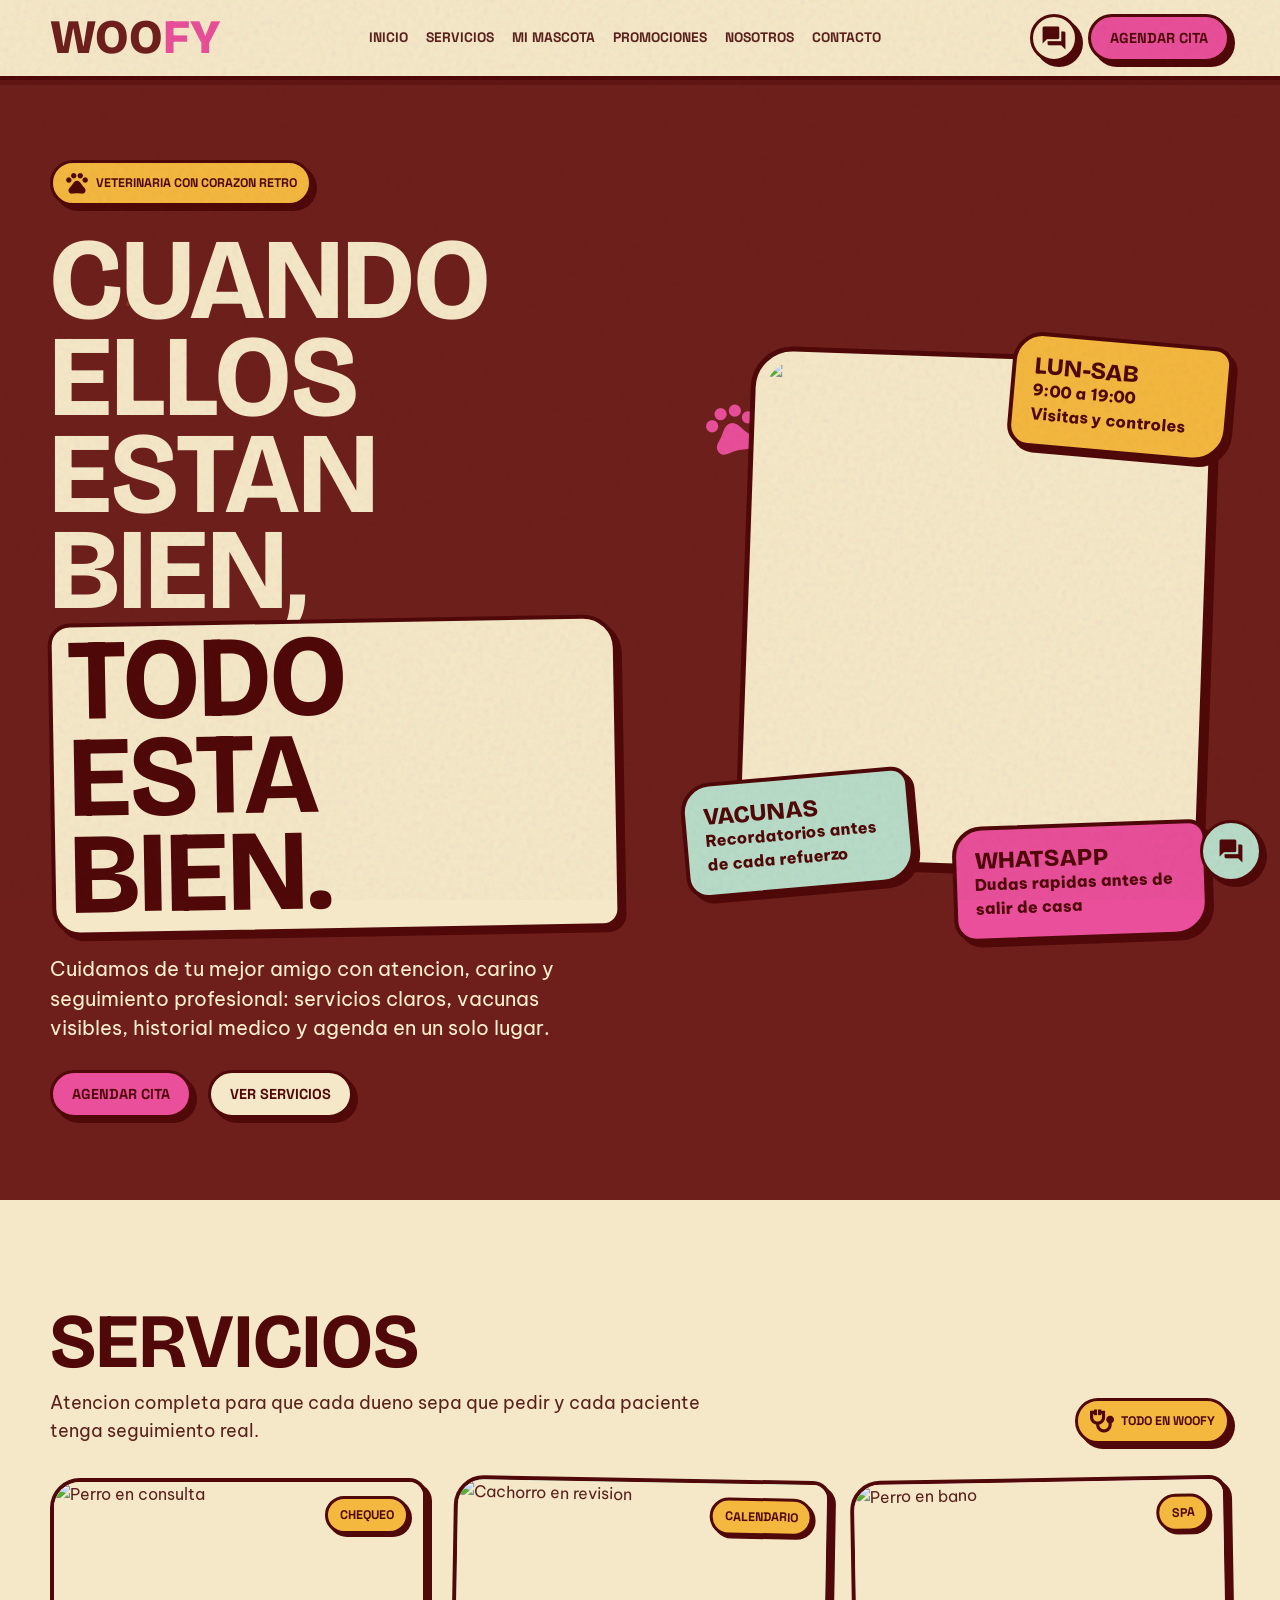
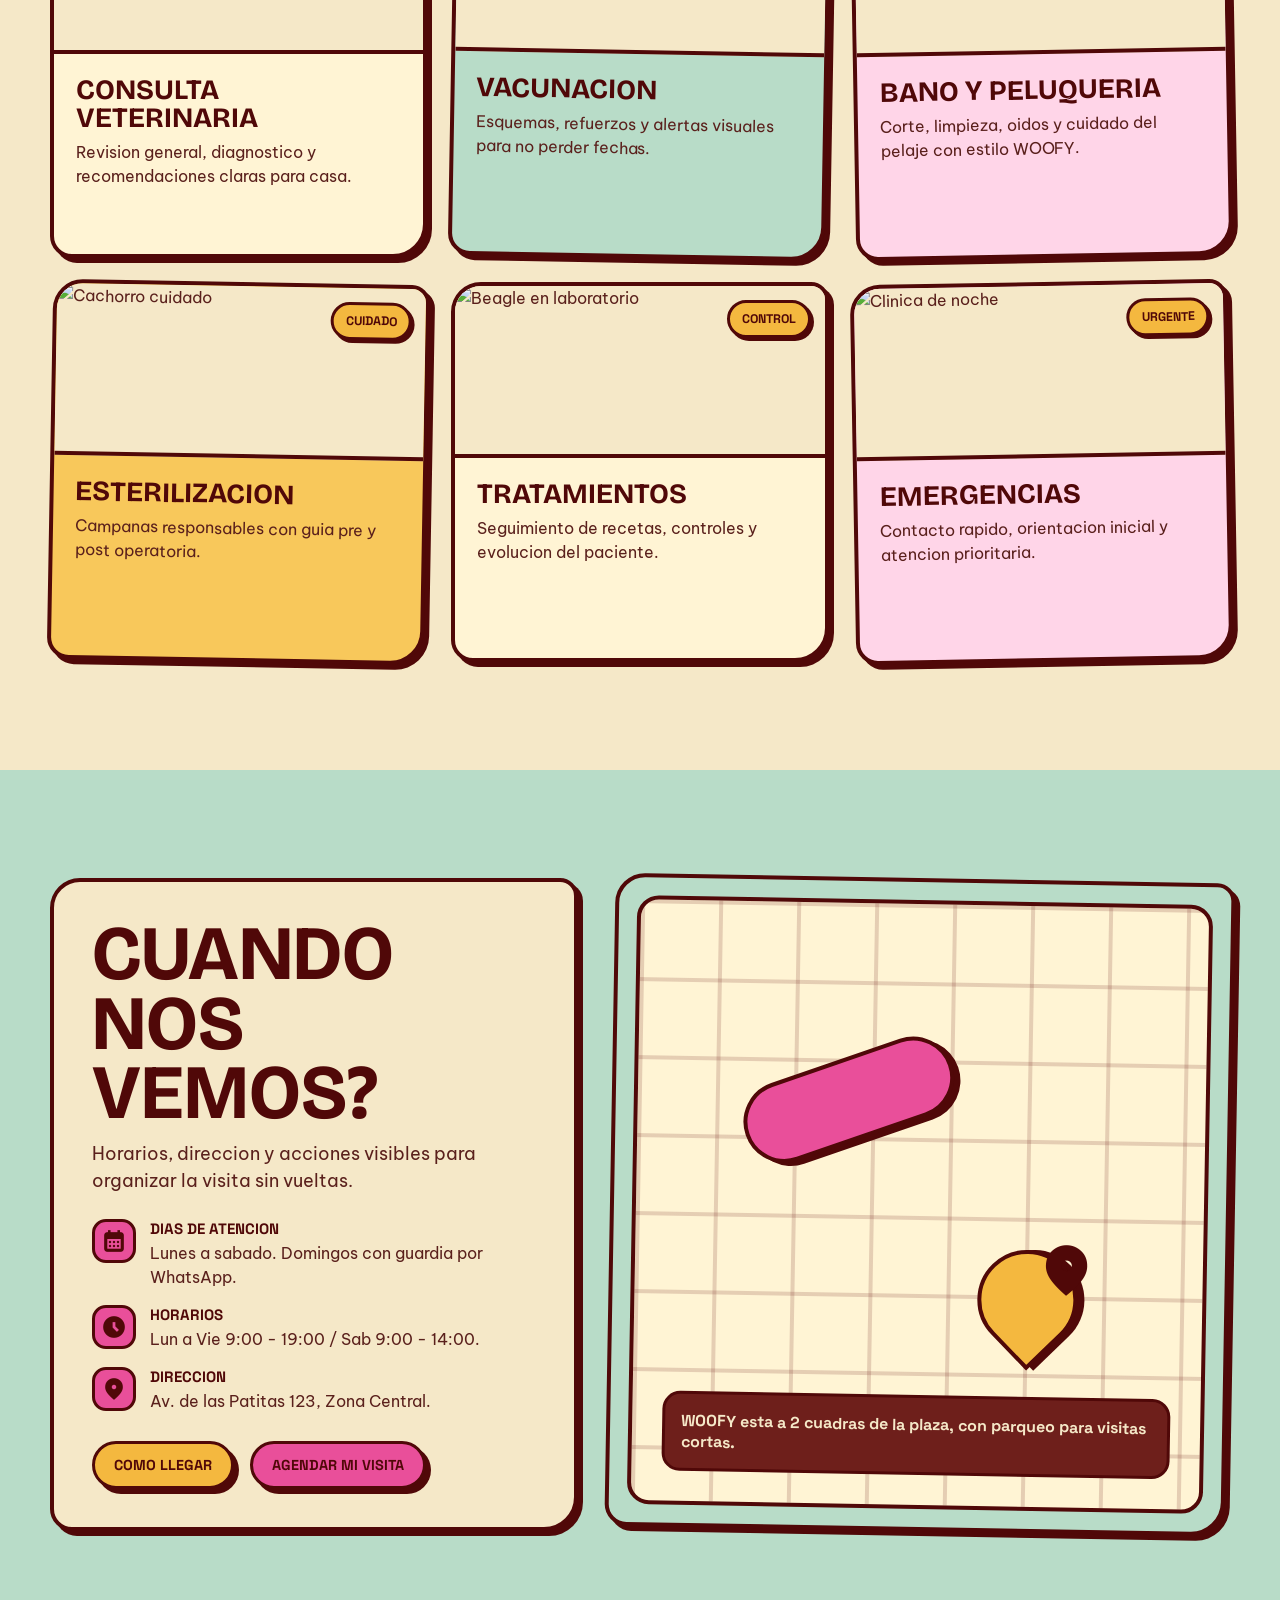
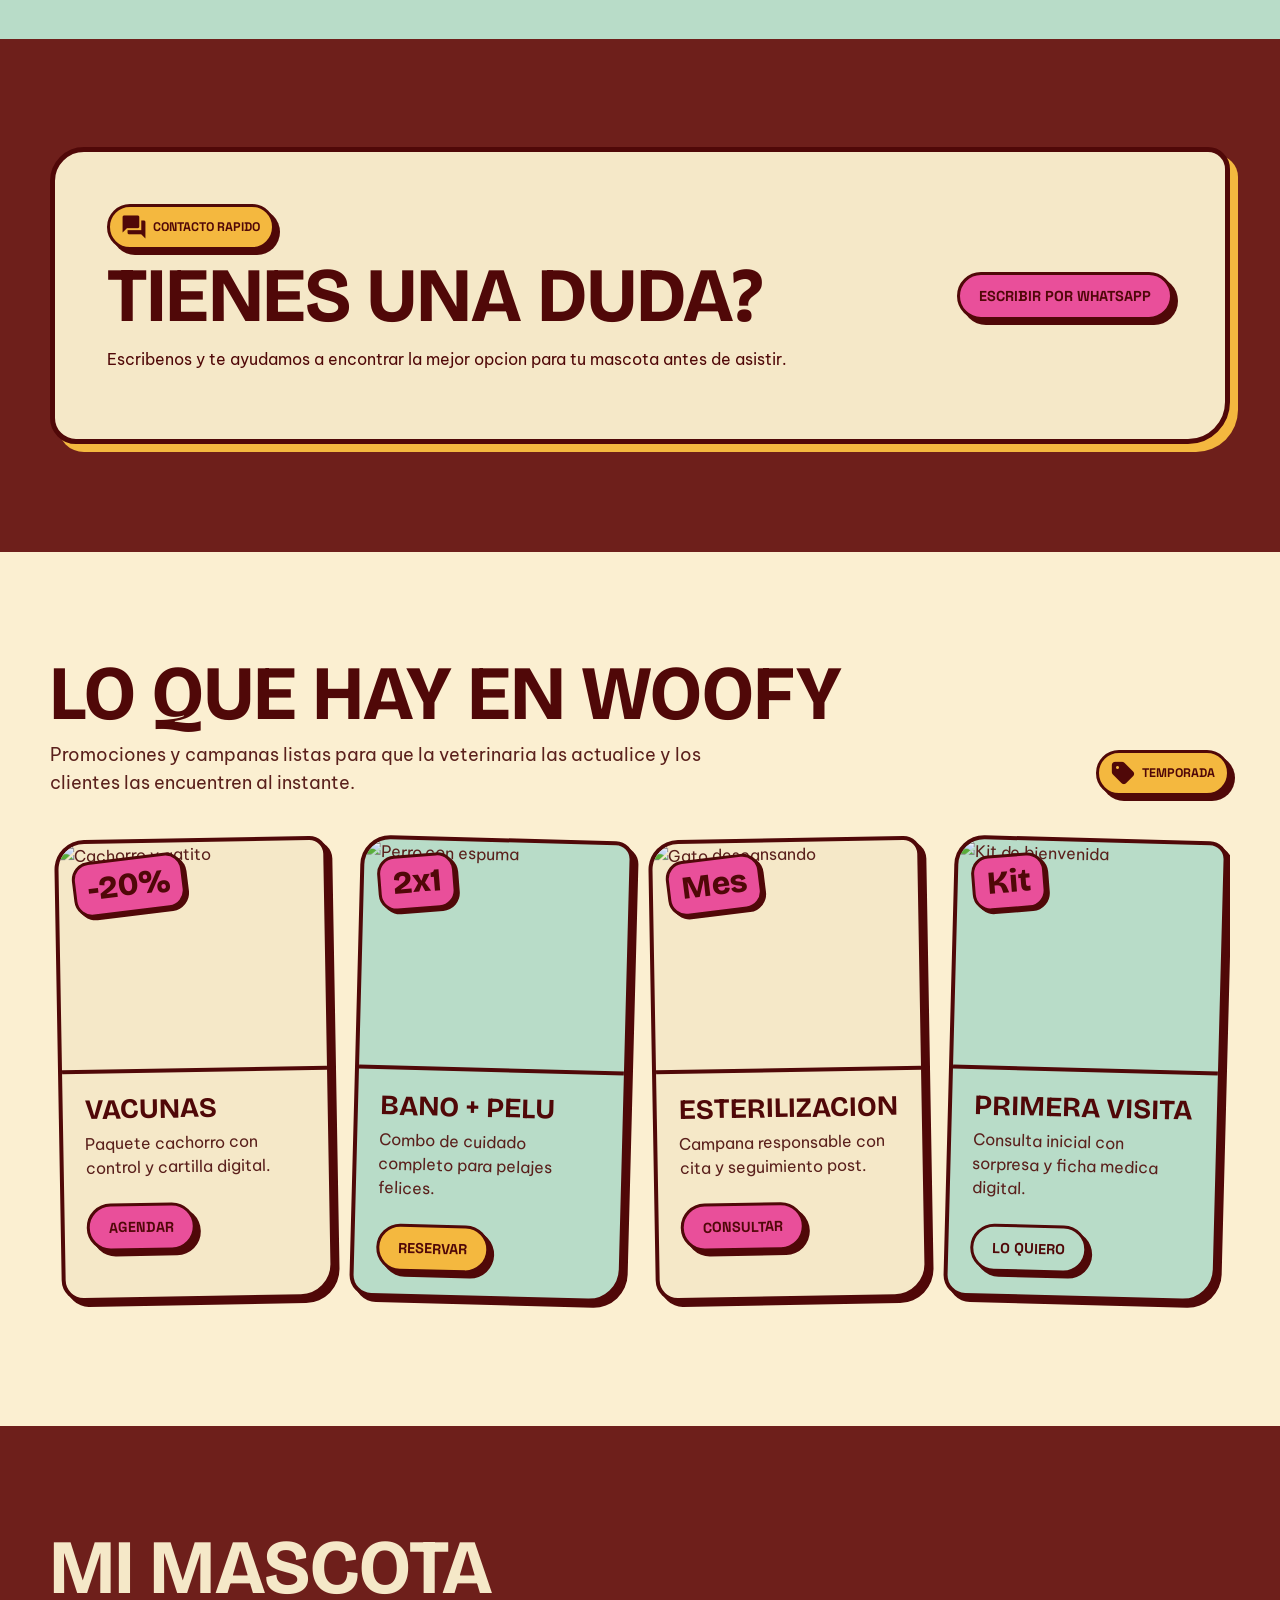
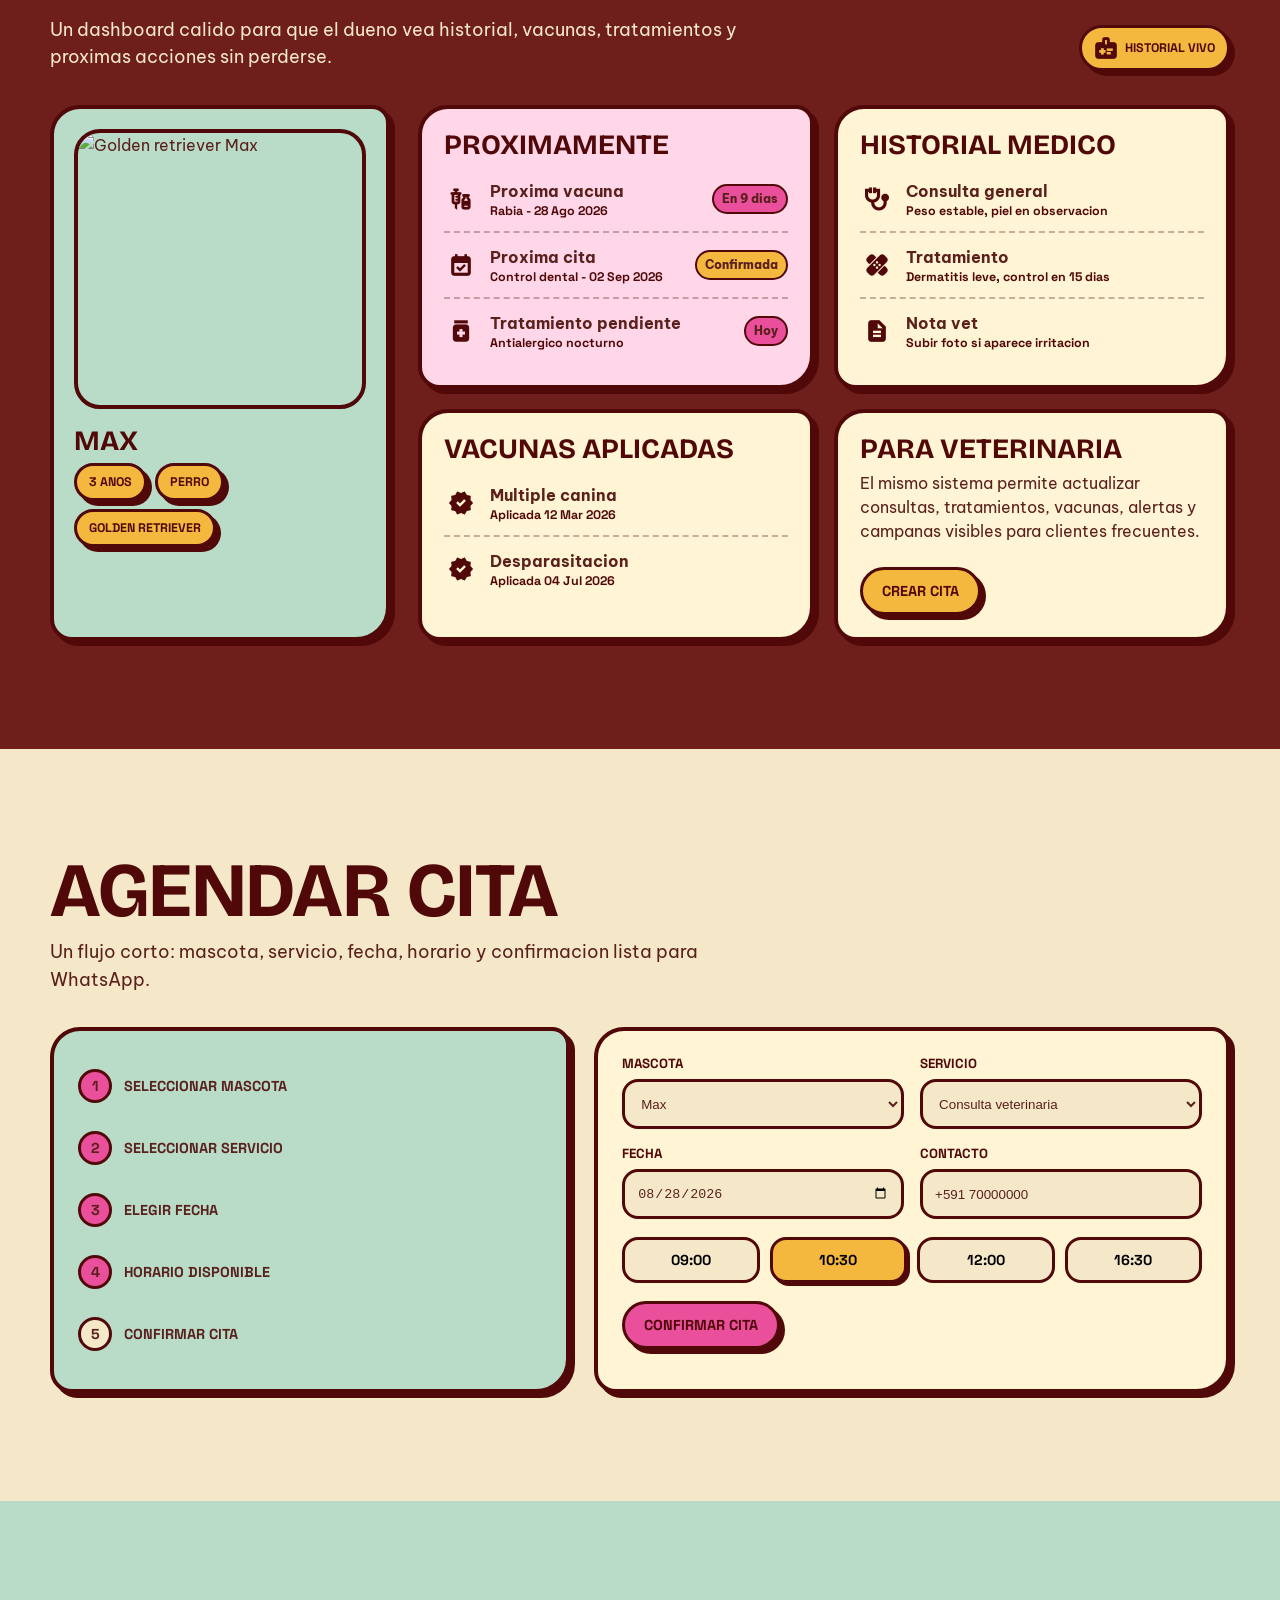
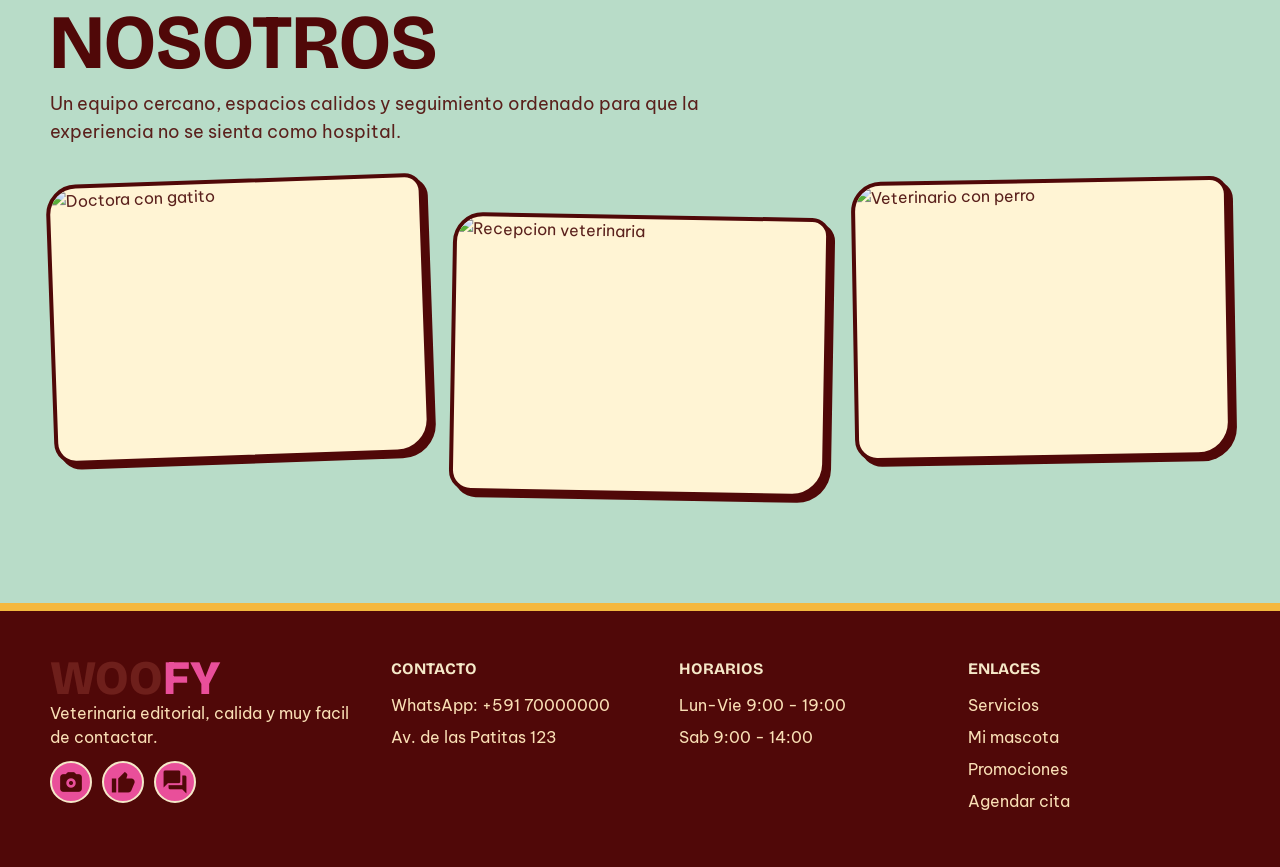
==== index.html @ f663ee56 "Add files via upload" ====
﻿<!doctype html>
<html lang="es">
  <head>
    <meta charset="utf-8" />
    <meta name="viewport" content="width=device-width,initial-scale=1" />
    <title>WOOFY | Veterinaria retro</title>
    <link rel="preconnect" href="https://fonts.googleapis.com" />
    <link rel="preconnect" href="https://fonts.gstatic.com" crossorigin />
    <link
      href="https://fonts.googleapis.com/css2?family=Be+Vietnam+Pro:wght@400;600;700;800&family=Bricolage+Grotesque:opsz,wght@12..96,700;12..96,800&family=Space+Grotesk:wght@600;700&display=swap"
      rel="stylesheet"
    />
    <link
      href="https://fonts.googleapis.com/css2?family=Material+Symbols+Outlined:wght,FILL@100..700,0..1&display=swap"
      rel="stylesheet"
    />
    <link rel="stylesheet" href="styles.css" />
  </head>
  <body>
    <header class="top">
      <nav class="nav">
        <a class="logo" href="index.html">WOO<span>FY</span></a>
        <div class="links">
          <a href="index.html">Inicio</a><a href="servicios.html">Servicios</a
          ><a href="mi-mascota.html">Mi mascota</a
          ><a href="promociones.html">Promociones</a
          ><a href="nosotros.html">Nosotros</a
          ><a href="contacto.html">Contacto</a>
        </div>
        <div class="actions">
          <a
            class="btn icon"
            href="https://wa.me/59170000000"
            aria-label="WhatsApp"
            ><span class="material-symbols-outlined">forum</span></a
          ><a class="btn primary" href="agendar.html">Agendar cita</a
          ><button class="btn icon menu" aria-label="Menu">
            <span class="material-symbols-outlined">menu</span>
          </button>
        </div>
      </nav>
    </header>
    <main>
      <section id="inicio" class="section hero">
        <div>
          <span class="sticker"
            ><span class="material-symbols-outlined">pets</span> Veterinaria con
            corazon retro</span
          >
          <h1>
            Cuando ellos estan bien, <span class="hi">todo esta bien.</span>
          </h1>
          <p>
            Cuidamos de tu mejor amigo con atencion, carino y seguimiento
            profesional: servicios claros, vacunas visibles, historial medico y
            agenda en un solo lugar.
          </p>
          <div class="row">
            <a class="btn primary" href="agendar.html">Agendar cita</a
            ><a class="btn" href="servicios.html">Ver servicios</a>
          </div>
        </div>
        <div class="collage">
          <span class="material-symbols-outlined paw">pets</span>
          <div class="photo">
            <img
              alt="Perro feliz corriendo"
              src="https://lh3.googleusercontent.com/aida-public/[base64]"
            />
          </div>
          <div class="note n1">
            <strong>Lun-Sab</strong>9:00 a 19:00<br />Visitas y controles
          </div>
          <div class="note n2">
            <strong>Vacunas</strong>Recordatorios antes de cada refuerzo
          </div>
          <div class="note n3">
            <strong>WhatsApp</strong>Dudas rapidas antes de salir de casa
          </div>
        </div>
      </section>
      <section id="servicios" class="section cream">
        <div class="head">
          <div>
            <h2 class="title">Servicios</h2>
            <p class="lead">
              Atencion completa para que cada dueno sepa que pedir y cada
              paciente tenga seguimiento real.
            </p>
          </div>
          <span class="sticker"
            ><span class="material-symbols-outlined">stethoscope</span> Todo en
            WOOFY</span
          >
        </div>
        <div class="grid services">
          <article class="card svc">
            <span class="tag">Chequeo</span>
            <div class="svcimg">
              <img
                alt="Perro en consulta"
                src="https://lh3.googleusercontent.com/aida-public/[base64]"
              />
            </div>
            <div class="body">
              <h3>Consulta veterinaria</h3>
              <p>
                Revision general, diagnostico y recomendaciones claras para
                casa.
              </p>
            </div>
          </article>
          <article class="card svc">
            <span class="tag">Calendario</span>
            <div class="svcimg">
              <img
                alt="Cachorro en revision"
                src="https://lh3.googleusercontent.com/aida-public/[base64]"
              />
            </div>
            <div class="body">
              <h3>Vacunacion</h3>
              <p>
                Esquemas, refuerzos y alertas visuales para no perder fechas.
              </p>
            </div>
          </article>
          <article class="card svc">
            <span class="tag">Spa</span>
            <div class="svcimg">
              <img
                alt="Perro en bano"
                src="https://lh3.googleusercontent.com/aida-public/[base64]"
              />
            </div>
            <div class="body">
              <h3>Bano y peluqueria</h3>
              <p>
                Corte, limpieza, oidos y cuidado del pelaje con estilo WOOFY.
              </p>
            </div>
          </article>
          <article class="card svc">
            <span class="tag">Cuidado</span>
            <div class="svcimg">
              <img
                alt="Cachorro cuidado"
                src="https://lh3.googleusercontent.com/aida-public/[base64]"
              />
            </div>
            <div class="body">
              <h3>Esterilizacion</h3>
              <p>Campanas responsables con guia pre y post operatoria.</p>
            </div>
          </article>
          <article class="card svc">
            <span class="tag">Control</span>
            <div class="svcimg">
              <img
                alt="Beagle en laboratorio"
                src="https://lh3.googleusercontent.com/aida-public/[base64]"
              />
            </div>
            <div class="body">
              <h3>Tratamientos</h3>
              <p>Seguimiento de recetas, controles y evolucion del paciente.</p>
            </div>
          </article>
          <article class="card svc">
            <span class="tag">Urgente</span>
            <div class="svcimg">
              <img
                alt="Clinica de noche"
                src="https://lh3.googleusercontent.com/aida-public/[base64]"
              />
            </div>
            <div class="body">
              <h3>Emergencias</h3>
              <p>
                Contacto rapido, orientacion inicial y atencion prioritaria.
              </p>
            </div>
          </article>
        </div>
      </section>
      <section id="ubicacion" class="section mintbg">
        <div class="split">
          <div class="card panel">
            <h2 class="title">Cuando nos vemos?</h2>
            <p class="lead">
              Horarios, direccion y acciones visibles para organizar la visita
              sin vueltas.
            </p>
            <div class="list">
              <div class="info">
                <span class="ico material-symbols-outlined"
                  >calendar_month</span
                >
                <div>
                  <h3>Dias de atencion</h3>
                  <p>Lunes a sabado. Domingos con guardia por WhatsApp.</p>
                </div>
              </div>
              <div class="info">
                <span class="ico material-symbols-outlined">schedule</span>
                <div>
                  <h3>Horarios</h3>
                  <p>Lun a Vie 9:00 - 19:00 / Sab 9:00 - 14:00.</p>
                </div>
              </div>
              <div class="info">
                <span class="ico material-symbols-outlined">location_on</span>
                <div>
                  <h3>Direccion</h3>
                  <p>Av. de las Patitas 123, Zona Central.</p>
                </div>
              </div>
            </div>
            <div class="row">
              <a class="btn yellow" href="ubicacion.html">Como llegar</a
              ><a class="btn primary" href="agendar.html">Agendar mi visita</a>
            </div>
          </div>
          <div class="card mapcard">
            <div class="map">
              <span class="material-symbols-outlined pin">location_on</span>
              <div class="maptxt">
                WOOFY esta a 2 cuadras de la plaza, con parqueo para visitas
                cortas.
              </div>
            </div>
          </div>
        </div>
      </section>
      <section id="contacto" class="section wine">
        <div class="contact">
          <div>
            <span class="sticker"
              ><span class="material-symbols-outlined">forum</span> Contacto
              rapido</span
            >
            <h2>Tienes una duda?</h2>
            <p>
              Escribenos y te ayudamos a encontrar la mejor opcion para tu
              mascota antes de asistir.
            </p>
          </div>
          <a class="btn primary" href="https://wa.me/59170000000"
            >Escribir por WhatsApp</a
          >
        </div>
      </section>
      <section id="promociones" class="section paper">
        <div class="head">
          <div>
            <h2 class="title">Lo que hay en WOOFY</h2>
            <p class="lead">
              Promociones y campanas listas para que la veterinaria las
              actualice y los clientes las encuentren al instante.
            </p>
          </div>
          <span class="sticker"
            ><span class="material-symbols-outlined">local_offer</span>
            Temporada</span
          >
        </div>
        <div class="grid promos">
          <article class="card promo">
            <span class="badge">-20%</span>
            <div class="pimg">
              <img
                alt="Cachorro y gatito"
                src="https://lh3.googleusercontent.com/aida-public/[base64]"
              />
            </div>
            <div class="body">
              <h3>Vacunas</h3>
              <p>Paquete cachorro con control y cartilla digital.</p>
              <br /><a class="btn primary" href="agendar.html">Agendar</a>
            </div>
          </article>
          <article class="card promo">
            <span class="badge">2x1</span>
            <div class="pimg">
              <img
                alt="Perro con espuma"
                src="https://lh3.googleusercontent.com/aida-public/[base64]"
              />
            </div>
            <div class="body">
              <h3>Bano + pelu</h3>
              <p>Combo de cuidado completo para pelajes felices.</p>
              <br /><a class="btn yellow" href="agendar.html">Reservar</a>
            </div>
          </article>
          <article class="card promo">
            <span class="badge">Mes</span>
            <div class="pimg">
              <img
                alt="Gato descansando"
                src="https://lh3.googleusercontent.com/aida-public/[base64]"
              />
            </div>
            <div class="body">
              <h3>Esterilizacion</h3>
              <p>Campana responsable con cita y seguimiento post.</p>
              <br /><a class="btn primary" href="contacto.html">Consultar</a>
            </div>
          </article>
          <article class="card promo">
            <span class="badge">Kit</span>
            <div class="pimg">
              <img
                alt="Kit de bienvenida"
                src="https://lh3.googleusercontent.com/aida-public/[base64]"
              />
            </div>
            <div class="body">
              <h3>Primera visita</h3>
              <p>Consulta inicial con sorpresa y ficha medica digital.</p>
              <br /><a class="btn mint" href="agendar.html">Lo quiero</a>
            </div>
          </article>
        </div>
      </section>
      <section id="mi-mascota" class="section wine">
        <div class="head">
          <div>
            <h2 class="title">Mi mascota</h2>
            <p class="lead">
              Un dashboard calido para que el dueno vea historial, vacunas,
              tratamientos y proximas acciones sin perderse.
            </p>
          </div>
          <span class="sticker"
            ><span class="material-symbols-outlined">medical_information</span>
            Historial vivo</span
          >
        </div>
        <div class="dash">
          <article class="card pet">
            <div class="petpic">
              <img
                alt="Golden retriever Max"
                src="https://lh3.googleusercontent.com/aida-public/[base64]"
              />
            </div>
            <h3>Max</h3>
            <div class="chips">
              <span class="tag">3 anos</span><span class="tag">Perro</span
              ><span class="tag">Golden Retriever</span>
            </div>
          </article>
          <div class="dgrid">
            <article class="card dcard alert">
              <h3>Proximamente</h3>
              <div class="rec">
                <span class="material-symbols-outlined">vaccines</span>
                <div>
                  <b>Proxima vacuna</b><small>Rabia - 28 Ago 2026</small>
                </div>
                <span class="status hot">En 9 dias</span>
              </div>
              <div class="rec">
                <span class="material-symbols-outlined">event_available</span>
                <div>
                  <b>Proxima cita</b><small>Control dental - 02 Sep 2026</small>
                </div>
                <span class="status">Confirmada</span>
              </div>
              <div class="rec">
                <span class="material-symbols-outlined">medication</span>
                <div>
                  <b>Tratamiento pendiente</b
                  ><small>Antialergico nocturno</small>
                </div>
                <span class="status hot">Hoy</span>
              </div>
            </article>
            <article class="card dcard">
              <h3>Historial medico</h3>
              <div class="rec">
                <span class="material-symbols-outlined">stethoscope</span>
                <div>
                  <b>Consulta general</b
                  ><small>Peso estable, piel en observacion</small>
                </div>
              </div>
              <div class="rec">
                <span class="material-symbols-outlined">healing</span>
                <div>
                  <b>Tratamiento</b
                  ><small>Dermatitis leve, control en 15 dias</small>
                </div>
              </div>
              <div class="rec">
                <span class="material-symbols-outlined">description</span>
                <div>
                  <b>Nota vet</b><small>Subir foto si aparece irritacion</small>
                </div>
              </div>
            </article>
            <article class="card dcard">
              <h3>Vacunas aplicadas</h3>
              <div class="rec">
                <span class="material-symbols-outlined">verified</span>
                <div>
                  <b>Multiple canina</b><small>Aplicada 12 Mar 2026</small>
                </div>
              </div>
              <div class="rec">
                <span class="material-symbols-outlined">verified</span>
                <div>
                  <b>Desparasitacion</b><small>Aplicada 04 Jul 2026</small>
                </div>
              </div>
            </article>
            <article class="card dcard">
              <h3>Para veterinaria</h3>
              <p>
                El mismo sistema permite actualizar consultas, tratamientos,
                vacunas, alertas y campanas visibles para clientes frecuentes.
              </p>
              <br /><a class="btn yellow" href="agendar.html">Crear cita</a>
            </article>
          </div>
        </div>
      </section>
      <section id="agendar" class="section cream">
        <div class="head">
          <div>
            <h2 class="title">Agendar cita</h2>
            <p class="lead">
              Un flujo corto: mascota, servicio, fecha, horario y confirmacion
              lista para WhatsApp.
            </p>
          </div>
        </div>
        <div class="appt">
          <aside class="card steps">
            <div class="step on"><b>1</b>Seleccionar mascota</div>
            <div class="step on"><b>2</b>Seleccionar servicio</div>
            <div class="step on"><b>3</b>Elegir fecha</div>
            <div class="step on"><b>4</b>Horario disponible</div>
            <div class="step"><b>5</b>Confirmar cita</div>
          </aside>
          <form class="card form" id="form">
            <div class="fg">
              <label
                >Mascota<select id="pet">
                  <option>Max</option>
                  <option>Mora</option>
                </select></label
              ><label
                >Servicio<select id="service">
                  <option>Consulta veterinaria</option>
                  <option>Vacunacion</option>
                  <option>Bano y peluqueria</option>
                  <option>Esterilizacion</option>
                  <option>Tratamientos</option>
                </select></label
              ><label
                >Fecha<input id="date" type="date" value="2026-08-28" /></label
              ><label
                >Contacto<input id="phone" type="tel" value="+591 70000000"
              /></label>
            </div>
            <div class="times">
              <button class="time" type="button">09:00</button
              ><button class="time sel" type="button">10:30</button
              ><button class="time" type="button">12:00</button
              ><button class="time" type="button">16:30</button>
            </div>
            <button class="btn primary" type="submit">Confirmar cita</button>
            <div class="done" id="done">
              <h3>Cita agendada!</h3>
              <p>
                <b>Mascota:</b> <span id="cPet">Max</span> - <b>Servicio:</b>
                <span id="cService">Consulta veterinaria</span>
              </p>
              <p>
                <b>Fecha:</b> <span id="cDate">2026-08-28</span> - <b>Hora:</b>
                <span id="cTime">10:30</span>
              </p>
              <br /><a class="btn yellow" href="https://wa.me/59170000000"
                >Confirmar por WhatsApp</a
              >
            </div>
          </form>
        </div>
      </section>
      <section id="nosotros" class="section mintbg">
        <div class="head">
          <div>
            <h2 class="title">Nosotros</h2>
            <p class="lead">
              Un equipo cercano, espacios calidos y seguimiento ordenado para
              que la experiencia no se sienta como hospital.
            </p>
          </div>
        </div>
        <div class="grid about">
          <div class="card aphoto">
            <img
              alt="Doctora con gatito"
              src="https://lh3.googleusercontent.com/aida-public/[base64]"
            />
          </div>
          <div class="card aphoto">
            <img
              alt="Recepcion veterinaria"
              src="https://lh3.googleusercontent.com/aida-public/[base64]"
            />
          </div>
          <div class="card aphoto">
            <img
              alt="Veterinario con perro"
              src="https://lh3.googleusercontent.com/aida-public/[base64]"
            />
          </div>
        </div>
      </section>
    </main>
    <footer>
      <div class="foot">
        <div>
          <div class="logo">WOO<span>FY</span></div>
          <p>Veterinaria editorial, calida y muy facil de contactar.</p>
          <div class="social">
            <a href="#" aria-label="Instagram"
              ><span class="material-symbols-outlined">photo_camera</span></a
            ><a href="#" aria-label="Facebook"
              ><span class="material-symbols-outlined">thumb_up</span></a
            ><a href="https://wa.me/59170000000" aria-label="WhatsApp"
              ><span class="material-symbols-outlined">forum</span></a
            >
          </div>
        </div>
        <div>
          <h4>Contacto</h4>
          <p>WhatsApp: +591 70000000</p>
          <p>Av. de las Patitas 123</p>
        </div>
        <div>
          <h4>Horarios</h4>
          <p>Lun-Vie 9:00 - 19:00</p>
          <p>Sab 9:00 - 14:00</p>
        </div>
        <div>
          <h4>Enlaces</h4>
          <a href="servicios.html">Servicios</a
          ><a href="mi-mascota.html">Mi mascota</a
          ><a href="promociones.html">Promociones</a
          ><a href="agendar.html">Agendar cita</a>
        </div>
      </div>
    </footer>
    <a
      class="btn float"
      href="https://wa.me/59170000000"
      aria-label="WhatsApp flotante"
      ><span class="material-symbols-outlined">forum</span></a
    >
    <script src="main.js"></script>
  </body>
</html>
---- styles.css ----
﻿:root {
  --b: #6e1f1b;
  --bd: #500808;
  --c: #f5e8c8;
  --cs: #fff4d4;
  --p: #e94f9a;
  --m: #b8dcc8;
  --y: #f4b83f;
  --t: #5a201c;
  --sh: 5px 5px 0 var(--bd);
  --r: 30px 18px 34px 22px;
}
* {
  box-sizing: border-box;
}
html {
  scroll-behavior: smooth;
}
body {
  margin: 0;
  background: var(--b);
  color: var(--t);
  font-family: "Be Vietnam Pro", system-ui, sans-serif;
  line-height: 1.5;
  overflow-x: hidden;
}
body:before {
  content: "";
  position: fixed;
  inset: 0;
  z-index: 80;
  pointer-events: none;
  opacity: 0.13;
  mix-blend-mode: multiply;
  background: url("data:image/svg+xml,%3Csvg viewBox='0 0 220 220' xmlns='http://www.w3.org/2000/svg'%3E%3Cfilter id='n'%3E%3CfeTurbulence type='fractalNoise' baseFrequency='.75' numOctaves='3' stitchTiles='stitch'/%3E%3C/filter%3E%3Crect width='100%25' height='100%25' filter='url(%23n)' opacity='.8'/%3E%3C/svg%3E");
}
a {
  text-decoration: none;
  color: inherit;
}
img {
  display: block;
  width: 100%;
  height: 100%;
  object-fit: cover;
}
.material-symbols-outlined {
  font-variation-settings:
    "FILL" 1,
    "wght" 700,
    "opsz" 24;
  line-height: 1;
}
.top {
  position: sticky;
  top: 0;
  z-index: 60;
  background: var(--c);
  border-bottom: 4px solid var(--bd);
  box-shadow: 0 5px 0 #50080855;
}
.nav {
  width: min(1180px, calc(100% - 32px));
  min-height: 76px;
  margin: auto;
  display: flex;
  align-items: center;
  justify-content: space-between;
  gap: 16px;
}
.logo {
  font: 800 clamp(2rem, 4vw, 3rem)/0.9 "Bricolage Grotesque";
  color: var(--b);
  letter-spacing: 0;
}
.logo span {
  color: var(--p);
}
.links {
  display: flex;
  gap: 18px;
  font: 700 0.86rem "Space Grotesk";
  text-transform: uppercase;
}
.links a {
  border-bottom: 2px solid transparent;
  padding: 8px 0;
}
.links a:hover {
  color: var(--p);
  border-color: var(--p);
}
.actions {
  display: flex;
  gap: 10px;
}
.btn {
  display: inline-flex;
  align-items: center;
  justify-content: center;
  gap: 8px;
  min-height: 48px;
  padding: 12px 19px;
  border: 3px solid var(--bd);
  border-radius: 999px;
  background: var(--c);
  color: var(--bd);
  box-shadow: var(--sh);
  font: 800 0.9rem "Space Grotesk";
  text-transform: uppercase;
  cursor: pointer;
  transition: 0.18s;
  white-space: nowrap;
}
.btn:hover {
  transform: translate(-2px, -2px);
  box-shadow: 7px 7px 0 var(--bd);
}
.primary {
  background: var(--p);
}
.yellow {
  background: var(--y);
}
.mint {
  background: var(--m);
}
.icon {
  width: 48px;
  padding: 0;
}
.menu {
  display: none;
}
.section {
  position: relative;
  padding: clamp(58px, 9vw, 108px) max(18px, calc((100vw - 1180px) / 2));
}
.cream {
  background: var(--c);
}
.paper {
  background: #fbefd1;
}
.mintbg {
  background: var(--m);
}
.wine {
  background: var(--b);
  color: var(--c);
}
h1,
h2,
h3 {
  font-family: "Bricolage Grotesque";
  letter-spacing: 0;
}
h2.title {
  margin: 0 0 12px;
  color: var(--bd);
  font-size: clamp(2.3rem, 6vw, 5.1rem);
  line-height: 0.9;
  text-transform: uppercase;
}
.wine h2.title {
  color: var(--c);
}
.lead {
  max-width: 690px;
  margin: 0;
  font-size: clamp(1rem, 2vw, 1.15rem);
}
.head {
  display: flex;
  justify-content: space-between;
  align-items: end;
  gap: 24px;
  margin-bottom: 34px;
}
.tag,
.sticker {
  display: inline-flex;
  align-items: center;
  gap: 7px;
  width: max-content;
  max-width: 100%;
  padding: 8px 12px;
  border: 3px solid var(--bd);
  border-radius: 999px;
  background: var(--y);
  color: var(--bd);
  box-shadow: var(--sh);
  font: 800 0.78rem "Space Grotesk";
  text-transform: uppercase;
}
.card {
  position: relative;
  overflow: hidden;
  border: 4px solid var(--bd);
  border-radius: var(--r);
  box-shadow: var(--sh);
  background: var(--cs);
  color: var(--t);
}
.hero {
  min-height: calc(100vh - 76px);
  display: grid;
  grid-template-columns: 1.02fr 0.98fr;
  align-items: center;
  gap: clamp(28px, 5vw, 64px);
  background:
    radial-gradient(circle at 10% 20%, #f4b83f22 0 2px, transparent 2px 34px),
    var(--b);
  color: var(--c);
  padding-top: clamp(42px, 7vw, 80px);
  padding-bottom: clamp(50px, 7vw, 82px);
}
.hero h1 {
  margin: 26px 0 22px;
  font-size: clamp(3.2rem, 9vw, 7.6rem);
  line-height: 0.84;
  text-transform: uppercase;
}
.hero .hi {
  display: inline-block;
  background: var(--c);
  color: var(--bd);
  border: 4px solid var(--bd);
  border-radius: 22px 34px 18px 28px;
  padding: 5px 15px 10px;
  box-shadow: var(--sh);
  transform: rotate(-1deg);
}
.hero p {
  max-width: 570px;
  color: #fff1ce;
  font-size: clamp(1rem, 2vw, 1.22rem);
}
.row {
  display: flex;
  flex-wrap: wrap;
  gap: 16px;
  margin-top: 28px;
}
.collage {
  position: relative;
  min-height: 620px;
}
.photo {
  position: absolute;
  inset: 24px 22px 80px 60px;
  padding: 10px;
  background: var(--c);
  border: 5px solid var(--bd);
  border-radius: 42px 26px 48px 30px;
  box-shadow: var(--sh);
  transform: rotate(2deg);
  overflow: hidden;
}
.photo img {
  border-radius: 30px 18px 34px 22px;
}
.note {
  position: absolute;
  border: 4px solid var(--bd);
  box-shadow: var(--sh);
  border-radius: var(--r);
  color: var(--bd);
  padding: 18px;
  font-weight: 800;
}
.note strong {
  display: block;
  font: 800 1.5rem/1 "Bricolage Grotesque";
  text-transform: uppercase;
}
.n1 {
  right: 0;
  top: 10px;
  width: 220px;
  background: var(--y);
  transform: rotate(5deg);
}
.n2 {
  left: 0;
  bottom: 58px;
  width: 230px;
  background: var(--m);
  transform: rotate(-5deg);
}
.n3 {
  right: 22px;
  bottom: 10px;
  width: 255px;
  background: var(--p);
  transform: rotate(-2deg);
}
.paw {
  position: absolute;
  font-size: 54px;
  color: var(--p);
  left: 22px;
  top: 72px;
  transform: rotate(-14deg);
}
.grid {
  display: grid;
  gap: 24px;
}
.services {
  grid-template-columns: repeat(3, 1fr);
}
.svc {
  min-height: 380px;
  display: flex;
  flex-direction: column;
}
.svc:nth-child(2n) {
  background: var(--m);
  transform: rotate(1deg);
}
.svc:nth-child(3n) {
  background: #ffd5e8;
  transform: rotate(-1deg);
}
.svc:nth-child(4n) {
  background: #f8c85b;
}
.svcimg {
  height: 172px;
  border-bottom: 4px solid var(--bd);
  background: var(--c);
}
.body {
  padding: 22px;
}
.card h3 {
  margin: 0 0 8px;
  color: var(--bd);
  font-size: 1.75rem;
  line-height: 1;
  text-transform: uppercase;
}
.card p {
  margin: 0;
}
.svc .tag {
  position: absolute;
  top: 14px;
  right: 14px;
  background: var(--y);
  box-shadow: 3px 3px 0 var(--bd);
}
.split {
  display: grid;
  grid-template-columns: 0.92fr 1.08fr;
  gap: 32px;
}
.panel {
  padding: clamp(24px, 4vw, 38px);
  background: var(--c);
}
.list {
  display: grid;
  gap: 16px;
  margin: 24px 0;
}
.info {
  display: grid;
  grid-template-columns: 44px 1fr;
  gap: 14px;
}
.ico {
  width: 44px;
  height: 44px;
  display: grid;
  place-items: center;
  border: 3px solid var(--bd);
  border-radius: 14px;
  background: var(--p);
  color: var(--bd);
}
.info h3 {
  margin: 0 0 3px;
  font: 800 0.94rem "Space Grotesk";
  text-transform: uppercase;
}
.info p {
  margin: 0;
}
.mapcard {
  min-height: 440px;
  background: var(--m);
  padding: 18px;
  transform: rotate(1deg);
}
.map {
  height: 100%;
  min-height: 390px;
  border: 4px solid var(--bd);
  border-radius: 22px;
  background:
    linear-gradient(90deg, #6e1f1b2e 4px, transparent 4px) 0 0/78px 78px,
    linear-gradient(#6e1f1b2e 4px, transparent 4px) 0 0/78px 78px,
    var(--cs);
  position: relative;
  overflow: hidden;
}
.map:before,
.map:after {
  content: "";
  position: absolute;
  background: var(--p);
  border: 4px solid var(--bd);
  box-shadow: var(--sh);
}
.map:before {
  width: 210px;
  height: 74px;
  left: 18%;
  top: 26%;
  border-radius: 999px;
  transform: rotate(-20deg);
}
.map:after {
  width: 92px;
  height: 92px;
  right: 22%;
  bottom: 26%;
  border-radius: 50% 50% 50% 0;
  transform: rotate(-45deg);
  background: var(--y);
}
.pin {
  position: absolute;
  right: 24%;
  bottom: 32%;
  transform: translate(28px, -16px);
  font-size: 56px;
  color: var(--bd);
  z-index: 2;
}
.maptxt {
  position: absolute;
  left: 30px;
  right: 30px;
  bottom: 30px;
  background: var(--b);
  color: var(--c);
  border: 3px solid var(--bd);
  border-radius: 18px;
  padding: 16px;
  font: 800 1rem "Space Grotesk";
}
.contact {
  display: grid;
  grid-template-columns: 1fr auto;
  gap: 28px;
  align-items: center;
  border: 5px solid var(--bd);
  border-radius: 34px 22px 42px 26px;
  background: var(--c);
  color: var(--bd);
  box-shadow: 8px 8px 0 var(--y);
  padding: clamp(24px, 5vw, 52px);
}
.contact h2 {
  margin: 12px 0 8px;
  font-size: clamp(2.4rem, 6vw, 5rem);
  line-height: 0.9;
  text-transform: uppercase;
}
.promos {
  grid-template-columns: repeat(4, minmax(260px, 1fr));
  overflow-x: auto;
  padding: 8px 8px 18px;
  scroll-snap-type: x mandatory;
}
.promo {
  min-width: 260px;
  scroll-snap-align: start;
  background: var(--c);
  transform: rotate(-1deg);
}
.promo:nth-child(2n) {
  transform: rotate(1.5deg);
  background: var(--m);
}
.pimg {
  height: 230px;
  border-bottom: 4px solid var(--bd);
}
.badge {
  position: absolute;
  top: 14px;
  left: 14px;
  background: var(--p);
  font: 800 2rem/1 "Bricolage Grotesque";
  color: var(--bd);
  padding: 9px 12px;
  border: 3px solid var(--bd);
  border-radius: 18px;
  box-shadow: 3px 3px 0 var(--bd);
  transform: rotate(-6deg);
}
.dash {
  display: grid;
  grid-template-columns: 340px 1fr;
  gap: 28px;
}
.pet {
  background: var(--m);
  padding: 20px;
}
.petpic {
  height: 280px;
  border: 4px solid var(--bd);
  border-radius: 26px;
  overflow: hidden;
  margin-bottom: 18px;
}
.chips {
  display: flex;
  flex-wrap: wrap;
  gap: 8px;
}
.dgrid {
  display: grid;
  grid-template-columns: repeat(2, 1fr);
  gap: 20px;
}
.dcard {
  padding: 22px;
  min-height: 230px;
  background: var(--cs);
}
.alert {
  background: #ffd7e9;
}
.rec {
  display: grid;
  grid-template-columns: 34px 1fr auto;
  gap: 12px;
  align-items: center;
  padding: 12px 0;
  border-bottom: 2px dashed #5a201c55;
}
.rec:last-child {
  border-bottom: 0;
}
.rec small {
  display: block;
  font: 800 0.78rem "Space Grotesk";
  color: var(--bd);
}
.status {
  background: var(--y);
  border: 2px solid var(--bd);
  border-radius: 999px;
  padding: 4px 8px;
  font-size: 0.75rem;
  font-weight: 800;
  white-space: nowrap;
}
.hot {
  background: var(--p);
}
.appt {
  display: grid;
  grid-template-columns: 0.9fr 1.1fr;
  gap: 24px;
}
.steps {
  padding: 24px;
  background: var(--m);
}
.step {
  display: flex;
  gap: 12px;
  align-items: center;
  padding: 14px 0;
  font: 800 0.9rem "Space Grotesk";
  text-transform: uppercase;
}
.step b {
  display: grid;
  place-items: center;
  width: 34px;
  height: 34px;
  border-radius: 50%;
  border: 3px solid var(--bd);
  background: var(--c);
}
.step.on b {
  background: var(--p);
}
.form {
  padding: 24px;
  background: var(--cs);
}
.fg {
  display: grid;
  grid-template-columns: repeat(2, 1fr);
  gap: 16px;
}
label {
  display: grid;
  gap: 7px;
  font: 800 0.83rem "Space Grotesk";
  color: var(--bd);
  text-transform: uppercase;
}
input,
select {
  min-height: 50px;
  border: 3px solid var(--bd);
  border-radius: 16px;
  background: var(--c);
  padding: 10px 12px;
  color: var(--t);
  outline: none;
}
input:focus,
select:focus {
  box-shadow: 0 0 0 4px #f4b83f73;
}
.times {
  display: grid;
  grid-template-columns: repeat(4, 1fr);
  gap: 10px;
  margin: 18px 0;
}
.time {
  background: var(--c);
  border: 3px solid var(--bd);
  border-radius: 16px;
  padding: 11px 8px;
  text-align: center;
  font: 800 0.9rem "Space Grotesk";
  cursor: pointer;
}
.sel {
  background: var(--y);
  box-shadow: 3px 3px 0 var(--bd);
}
.done {
  display: none;
  margin-top: 20px;
  padding: 20px;
  background: var(--p);
  color: var(--bd);
  border: 4px solid var(--bd);
  border-radius: 24px;
  box-shadow: var(--sh);
}
.done.show {
  display: block;
}
.done h3 {
  margin: 0 0 10px;
  font-size: 2.1rem;
  line-height: 1;
  text-transform: uppercase;
}
.about {
  grid-template-columns: repeat(3, 1fr);
}
.aphoto {
  height: 280px;
}
.aphoto:nth-child(1) {
  transform: rotate(-2deg);
}
.aphoto:nth-child(2) {
  transform: rotate(1deg);
  margin-top: 36px;
}
.aphoto:nth-child(3) {
  transform: rotate(-1deg);
}
footer {
  background: var(--bd);
  color: var(--c);
  border-top: 8px solid var(--y);
}
.foot {
  width: min(1180px, calc(100% - 36px));
  margin: auto;
  padding: 46px 0;
  display: grid;
  grid-template-columns: 1.2fr repeat(3, 1fr);
  gap: 26px;
}
footer h4 {
  margin: 0 0 12px;
  font-family: "Bricolage Grotesque";
  text-transform: uppercase;
}
footer p,
footer a {
  display: block;
  margin: 0 0 8px;
  color: #f9dfb5;
}
.social {
  display: flex;
  gap: 10px;
  margin-top: 12px;
}
.social a {
  display: grid;
  place-items: center;
  width: 42px;
  height: 42px;
  border: 2px solid var(--c);
  border-radius: 50%;
  background: var(--p);
  color: var(--bd);
}
.float {
  position: fixed;
  z-index: 70;
  right: 18px;
  bottom: 18px;
  width: 62px;
  height: 62px;
  padding: 0;
  background: var(--m);
}
@media (max-width: 980px) {
  .links {
    display: none;
  }
  .menu {
    display: inline-flex;
  }
  .hero,
  .split,
  .dash,
  .appt {
    grid-template-columns: 1fr;
  }
  .hero {
    min-height: auto;
  }
  .collage {
    min-height: 580px;
    max-width: 620px;
    width: 100%;
    margin: auto;
  }
  .services {
    grid-template-columns: repeat(2, 1fr);
  }
  .dgrid {
    grid-template-columns: 1fr;
  }
  .foot {
    grid-template-columns: 1fr 1fr;
  }
  .contact {
    grid-template-columns: 1fr;
  }
}
@media (max-width: 650px) {
  .nav {
    width: calc(100% - 24px);
    min-height: 68px;
  }
  .logo {
    font-size: 2rem;
  }
  .actions .primary {
    display: none;
  }
  .section {
    padding-left: 16px;
    padding-right: 16px;
  }
  .hero h1 {
    font-size: clamp(3rem, 17vw, 4.8rem);
  }
  .collage {
    min-height: 500px;
  }
  .photo {
    inset: 20px 12px 106px 12px;
  }
  .n1 {
    right: 6px;
    top: 0;
    width: 184px;
  }
  .n2 {
    left: 4px;
    bottom: 52px;
    width: 190px;
  }
  .n3 {
    right: 0;
    bottom: 2px;
    width: 210px;
  }
  .note strong {
    font-size: 1.25rem;
  }
  .head {
    display: block;
  }
  .services,
  .fg,
  .about {
    grid-template-columns: 1fr;
  }
  .aphoto,
  .aphoto:nth-child(2) {
    margin-top: 0;
    height: 230px;
  }
  .times {
    grid-template-columns: repeat(2, 1fr);
  }
  .rec {
    grid-template-columns: 30px 1fr;
  }
  .rec .status {
    grid-column: 2;
    width: max-content;
  }
  .foot {
    grid-template-columns: 1fr;
  }
  .btn {
    width: 100%;
    white-space: normal;
    text-align: center;
  }
  .icon,
  .float {
    width: 56px;
  }
}

/* Fix de desbordes: los ligatures de Material Symbols no deben ocupar espacio si la fuente tarda o falla. */
.material-symbols-outlined {
  font-family: "Material Symbols Outlined";
  display: inline-flex;
  align-items: center;
  justify-content: center;
  flex: 0 0 auto;
  overflow: hidden;
  white-space: nowrap;
  text-transform: none;
  letter-spacing: 0;
  max-width: 1em;
}
.btn .material-symbols-outlined,
.sticker .material-symbols-outlined {
  width: 24px;
  height: 24px;
  font-size: 24px;
}
.rec > .material-symbols-outlined {
  width: 34px;
  height: 34px;
  max-width: 34px;
  font-size: 24px;
  color: var(--bd);
}
.info .material-symbols-outlined,
.ico {
  width: 44px;
  height: 44px;
  max-width: 44px;
  font-size: 24px;
}
.pin {
  width: 56px;
  height: 56px;
  max-width: 56px;
}
.paw {
  width: 54px;
  height: 54px;
  max-width: 54px;
}
.dcard {
  overflow: hidden;
}
.rec > div {
  min-width: 0;
}
.rec b,
.rec small {
  overflow-wrap: anywhere;
}
.status {
  justify-self: end;
}
.page-main {
  min-height: 65vh;
}
.standalone-note {
  margin: 0 0 24px;
  color: var(--bd);
  font: 800 0.82rem "Space Grotesk";
  text-transform: uppercase;
}
@media (max-width: 650px) {
  .rec {
    align-items: start;
  }
  .status {
    justify-self: start;
  }
  .dcard {
    padding: 18px;
  }
  .card h3 {
    font-size: 1.55rem;
  }
  .rec b,
  .rec small {
    font-size: 0.86rem;
  }
  .float {
    right: 12px;
    bottom: 12px;
  }
}
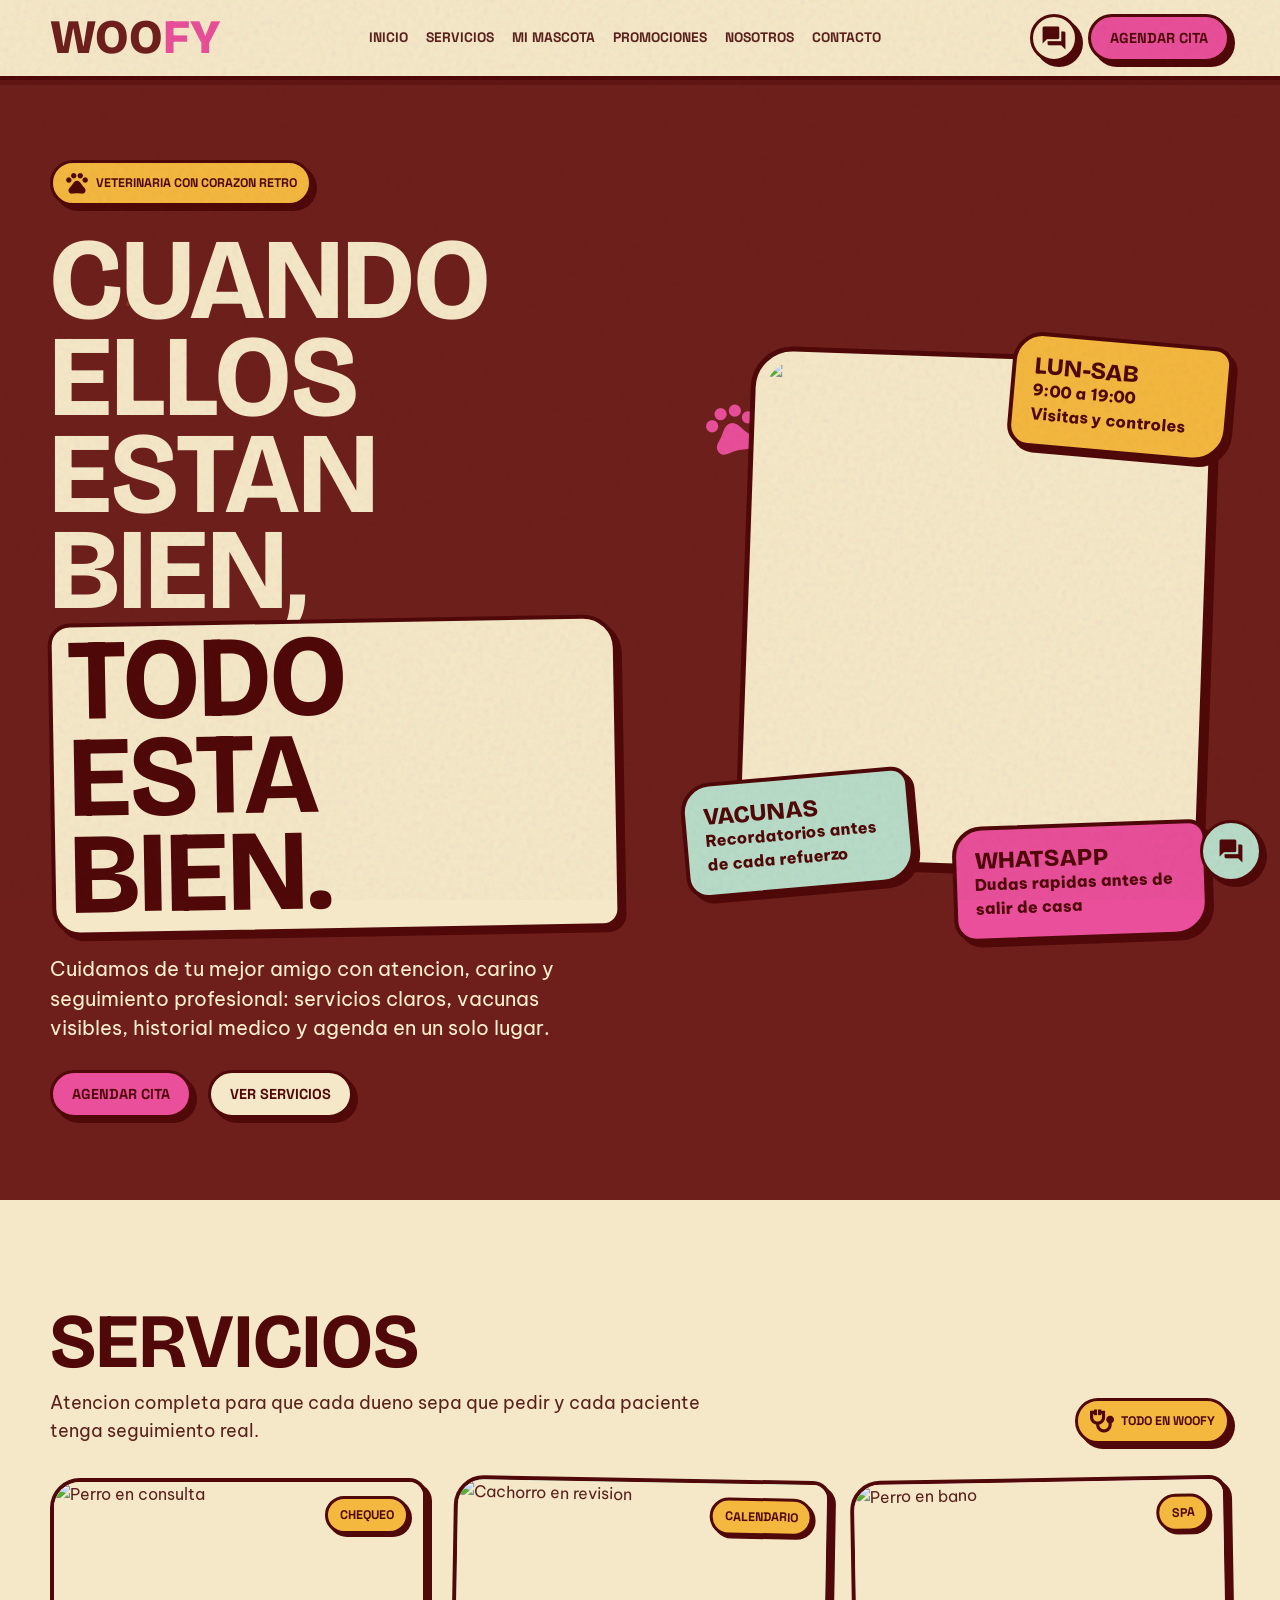
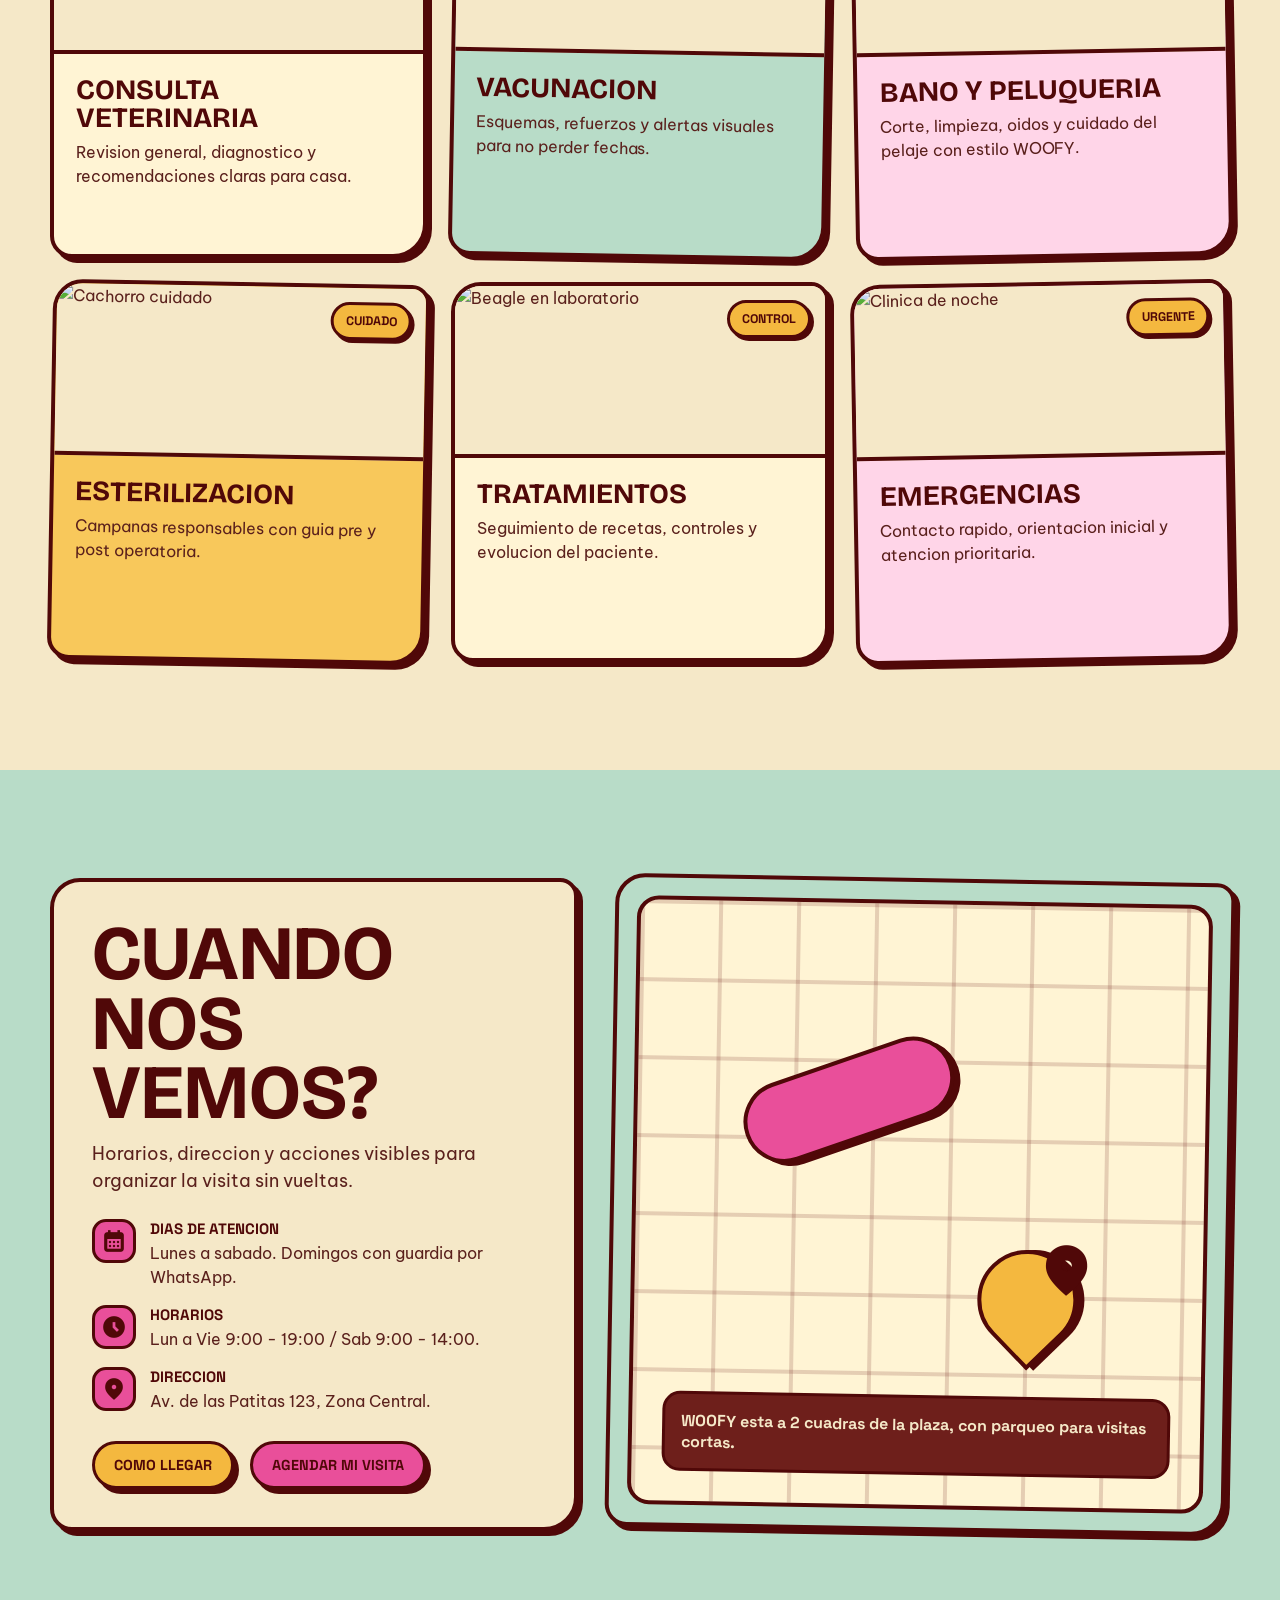
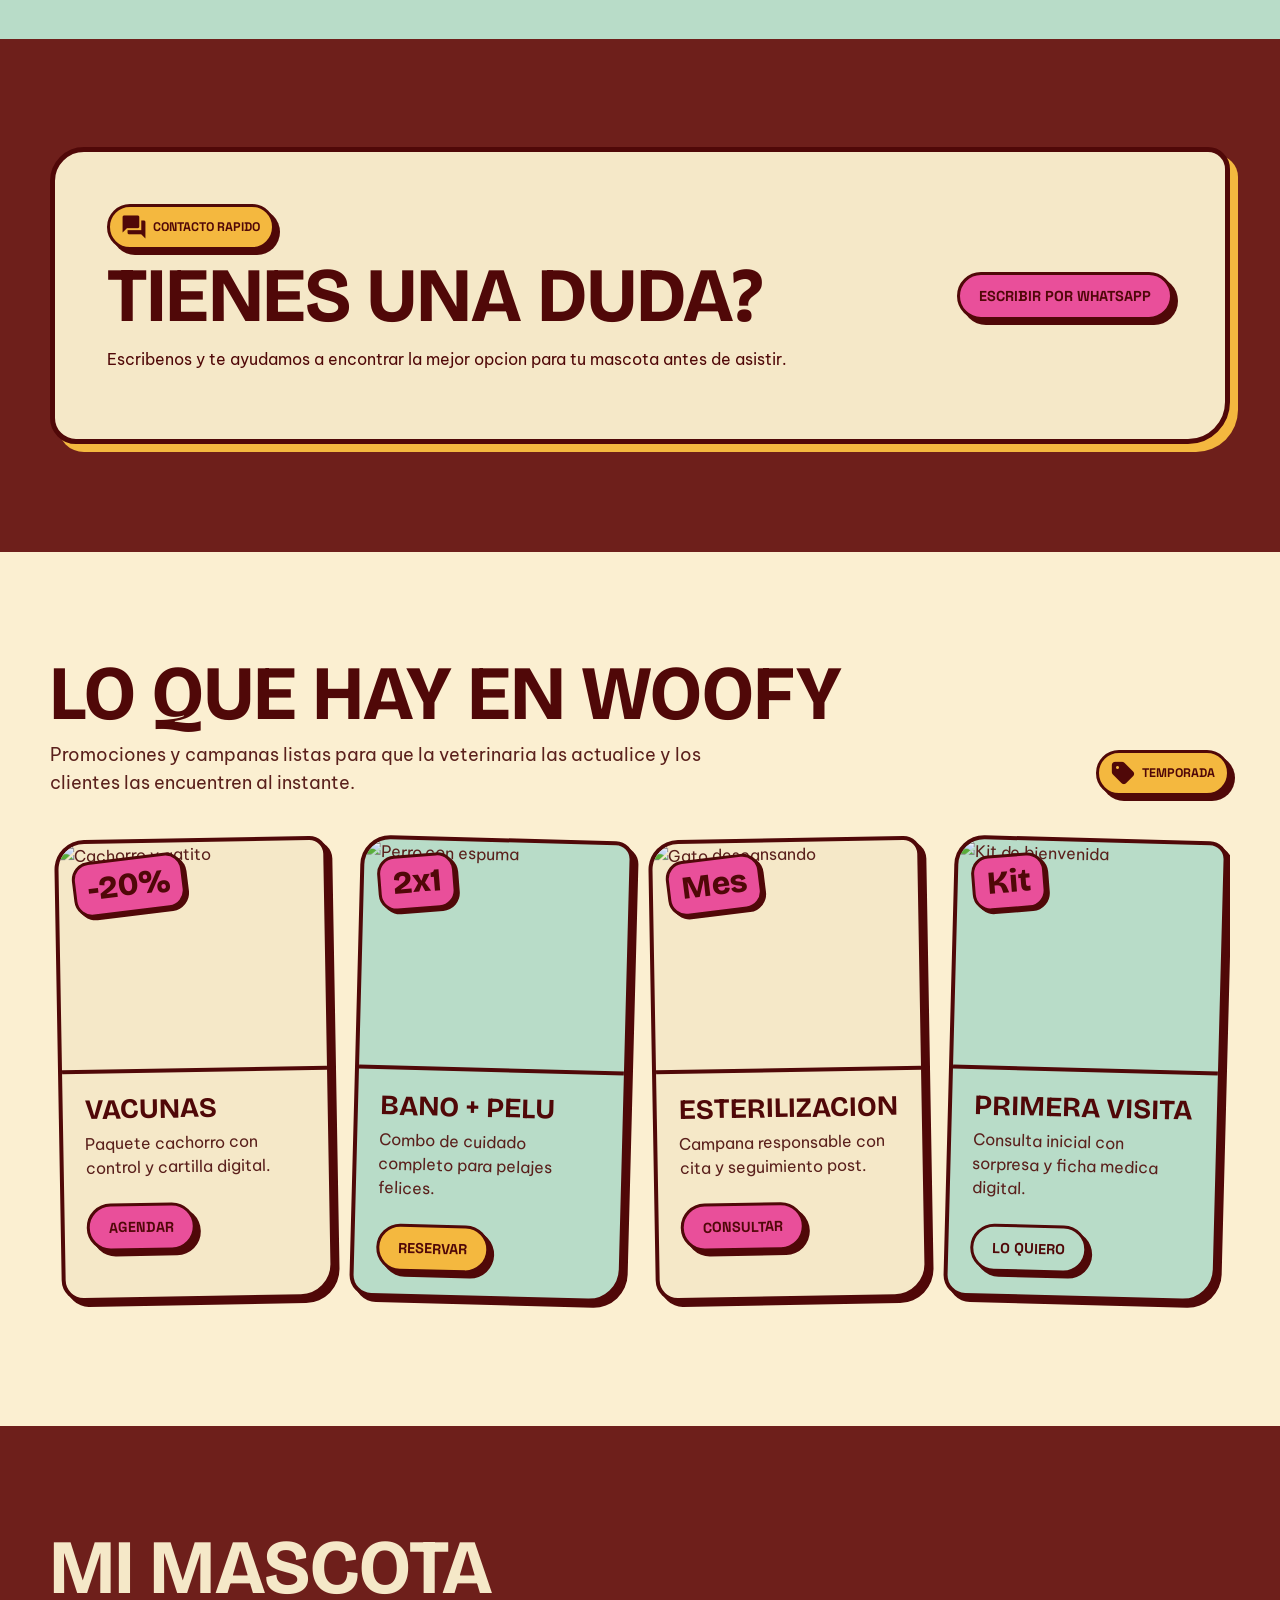
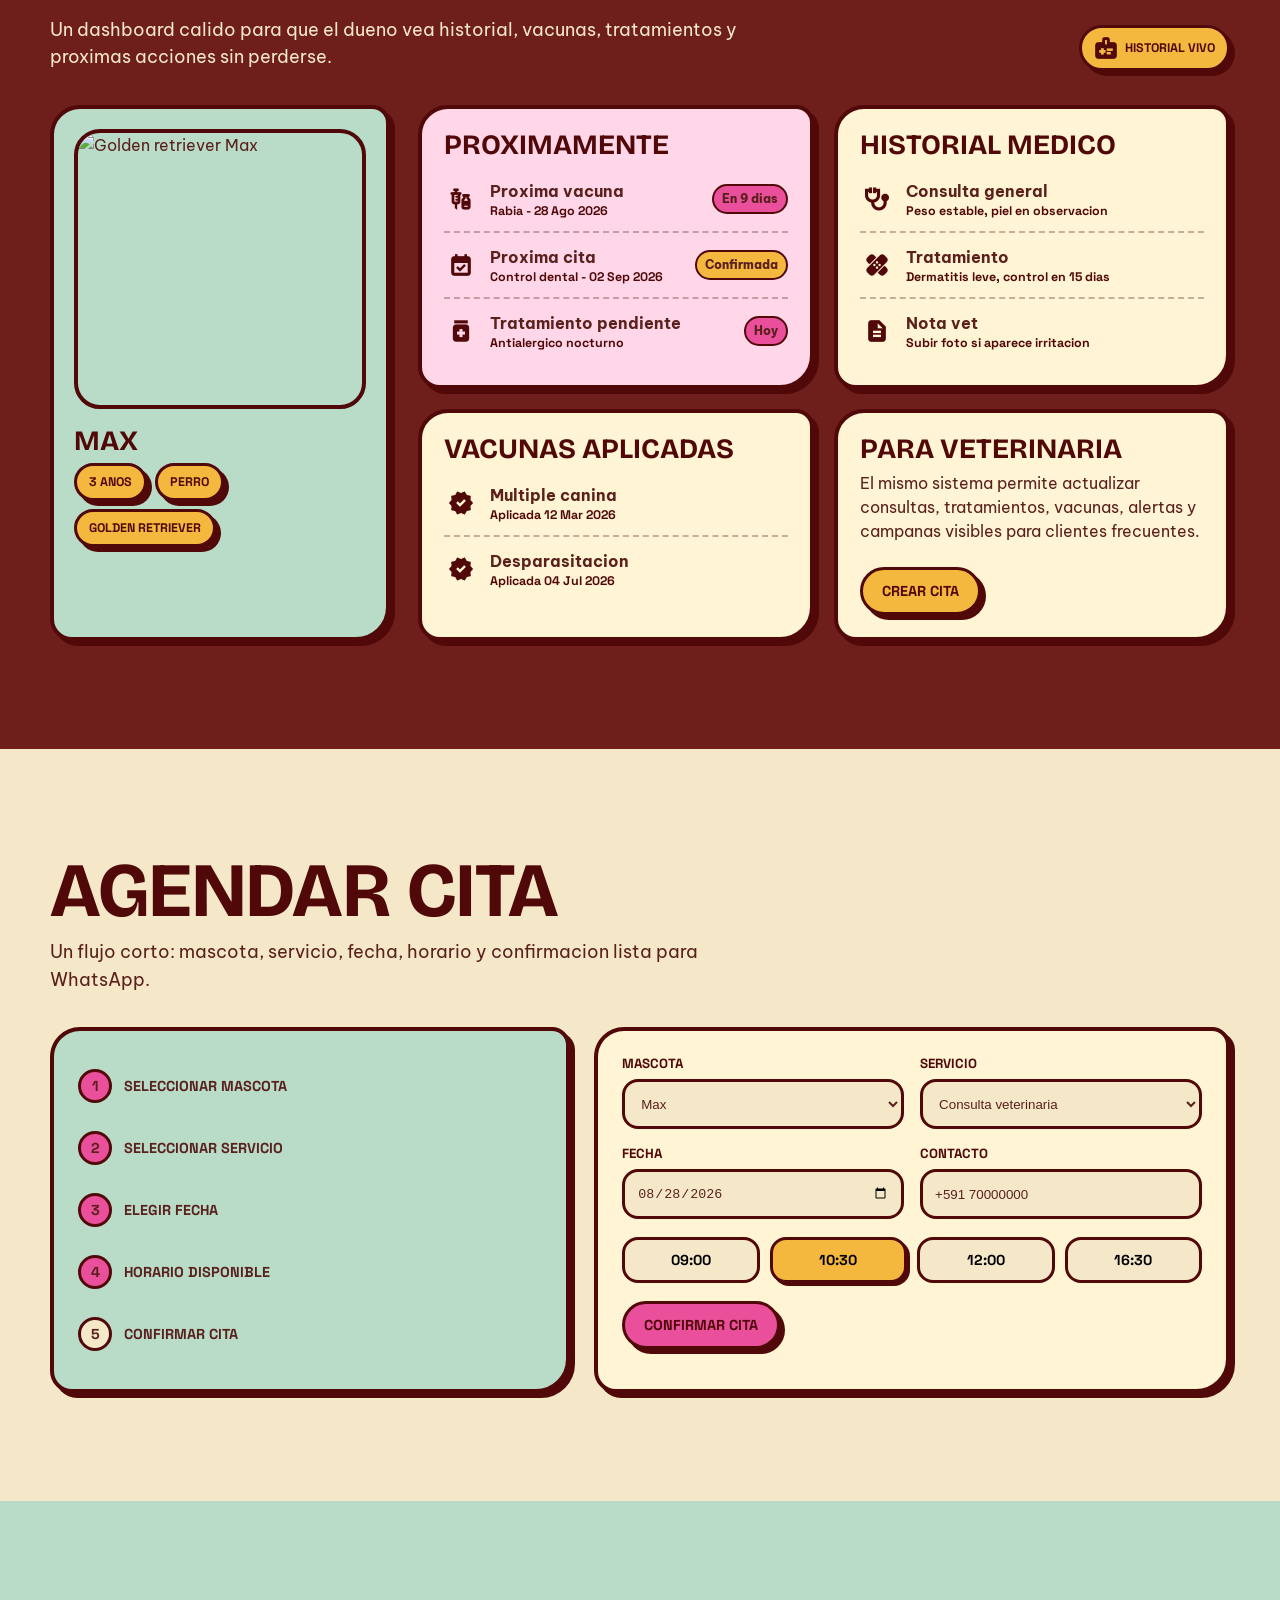
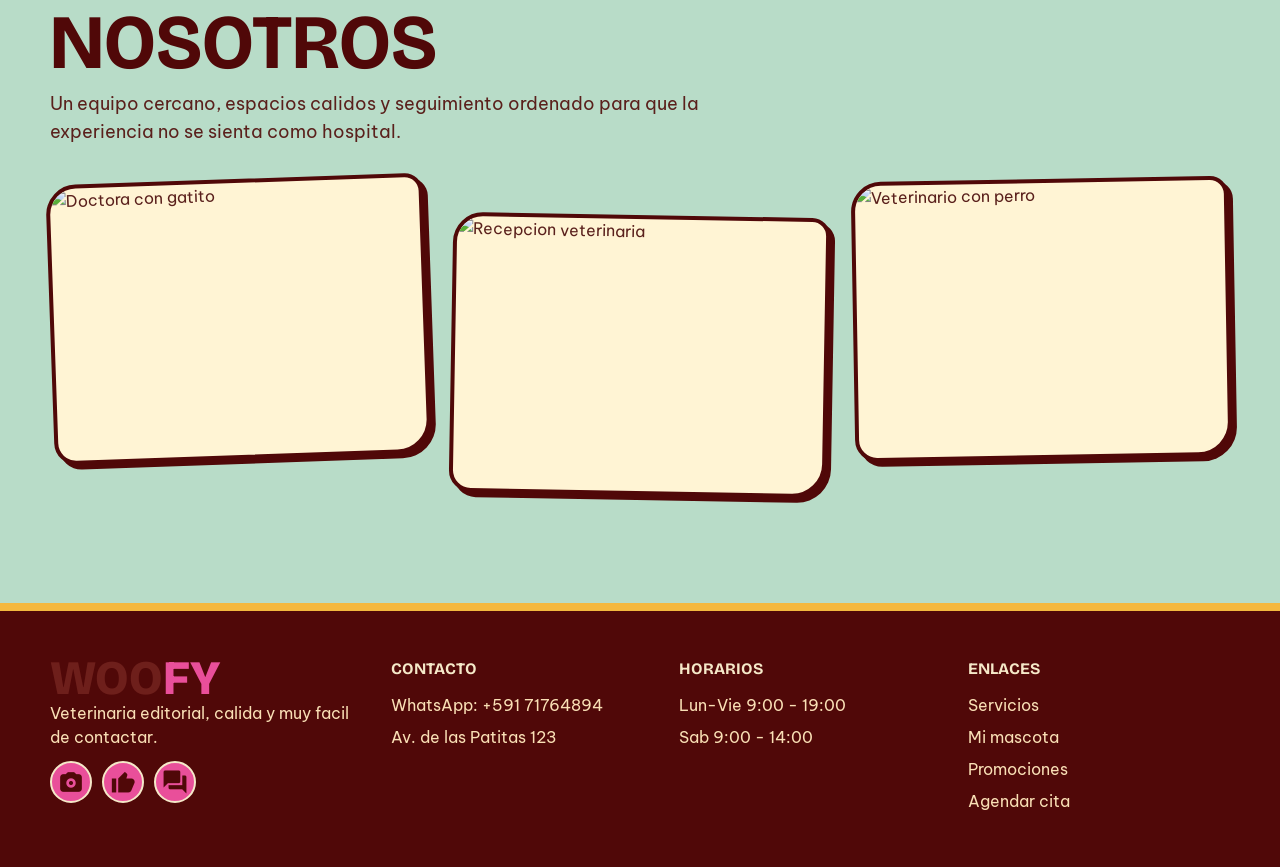
==== commit dab4a2f4: "Update WhatsApp contact number in index.html" ====
--- a/index.html
+++ b/index.html
@@ -1,4 +1,4 @@
-﻿<!doctype html>
+<!doctype html>
 <html lang="es">
   <head>
     <meta charset="utf-8" />
@@ -538,7 +538,7 @@
         </div>
         <div>
           <h4>Contacto</h4>
-          <p>WhatsApp: +591 70000000</p>
+          <p>WhatsApp: +591 71764894</p>
           <p>Av. de las Patitas 123</p>
         </div>
         <div>
@@ -557,7 +557,7 @@
     </footer>
     <a
       class="btn float"
-      href="https://wa.me/59170000000"
+      href="https://wa.me/59171764894"
       aria-label="WhatsApp flotante"
       ><span class="material-symbols-outlined">forum</span></a
     >
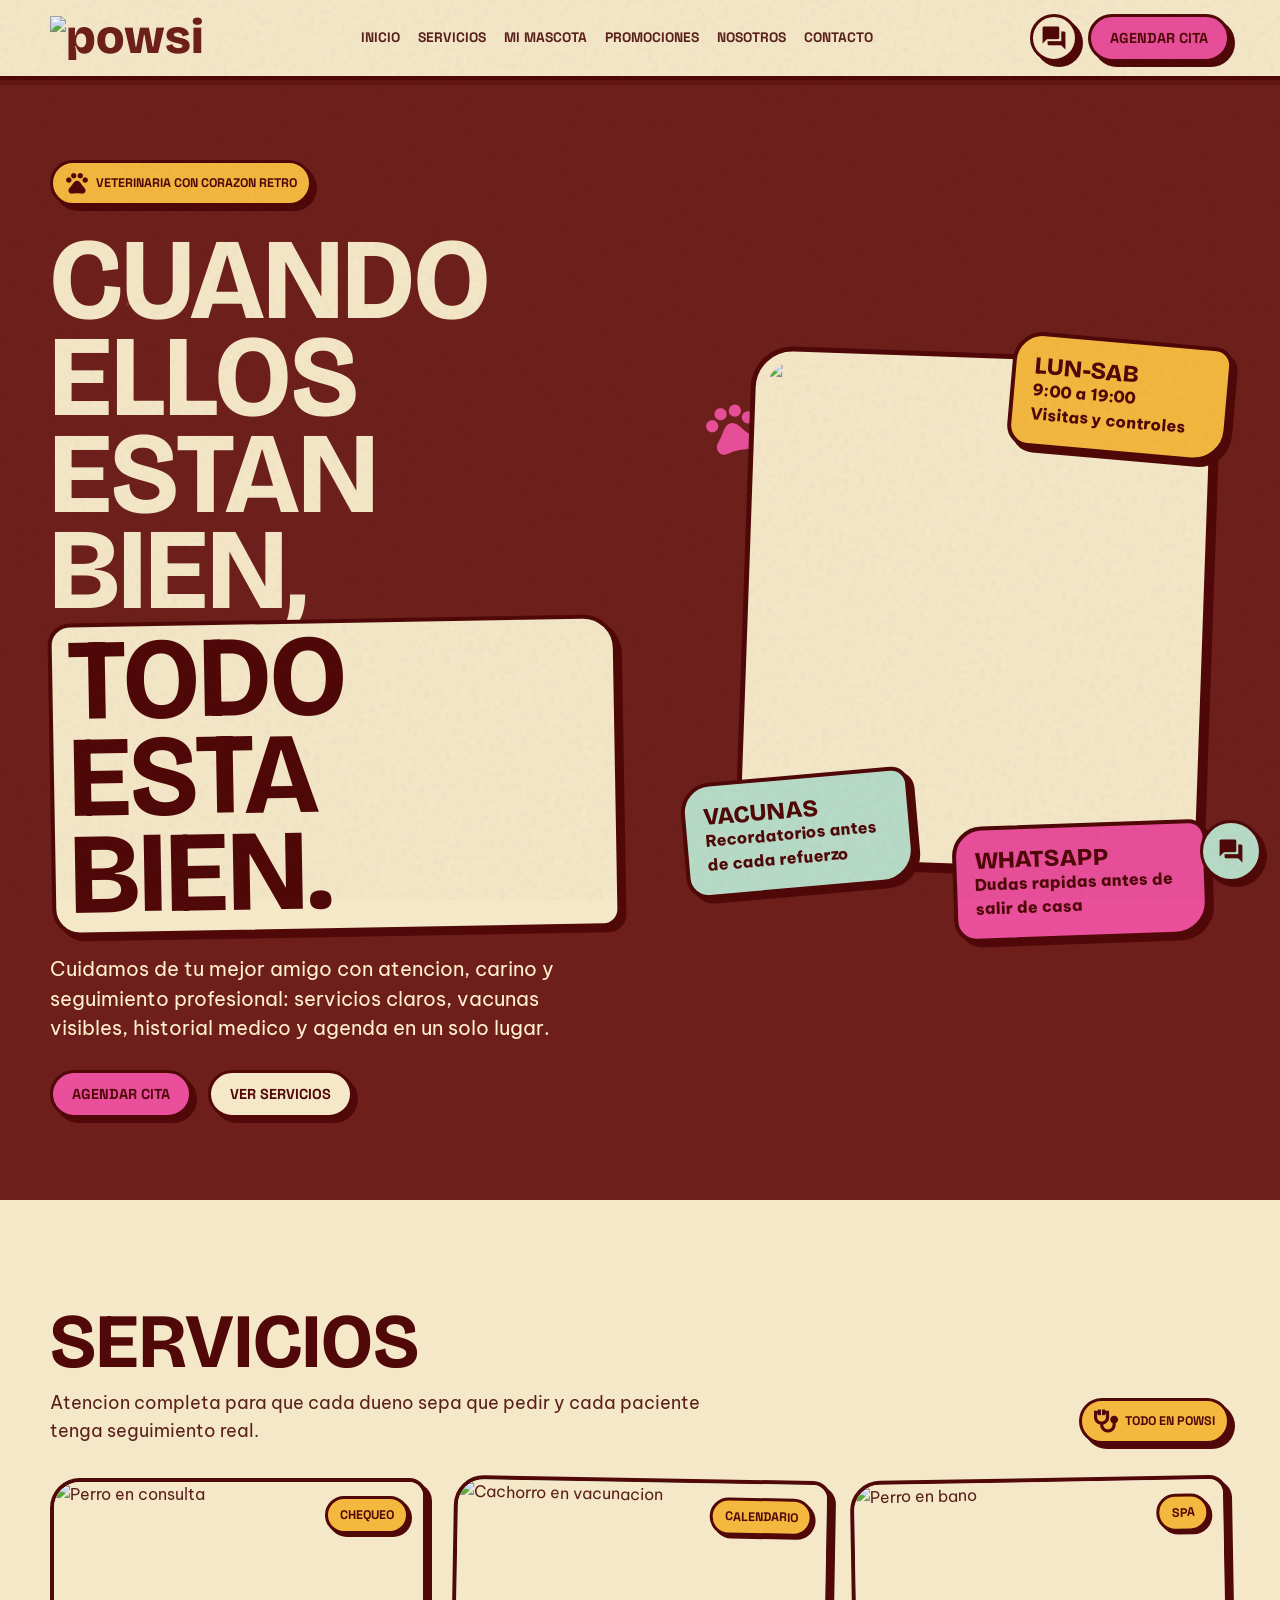
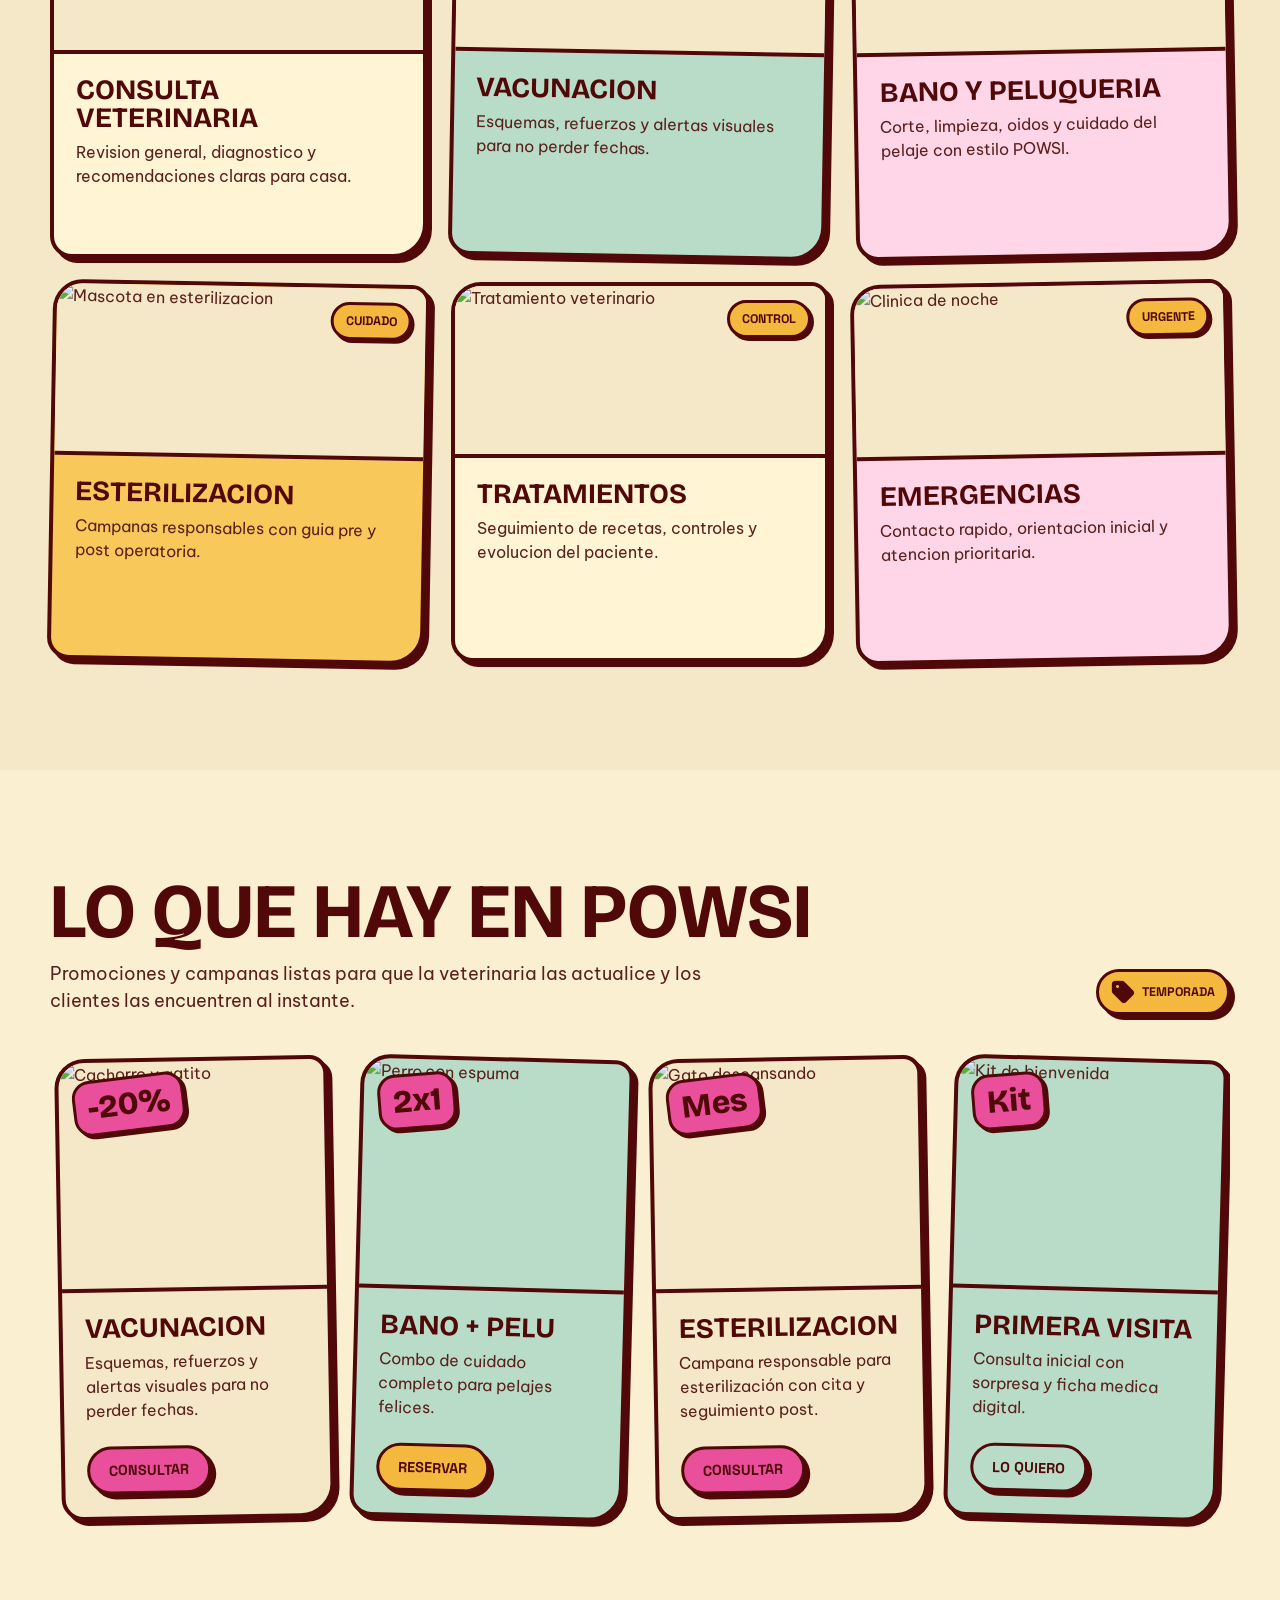
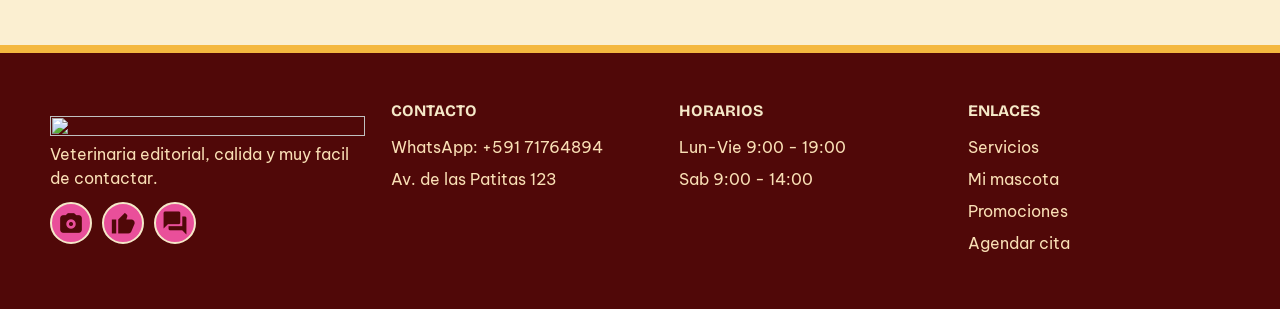
==== commit 7736fbdd: "Update index.html" ====
--- a/index.html
+++ b/index.html
@@ -3,7 +3,7 @@
   <head>
     <meta charset="utf-8" />
     <meta name="viewport" content="width=device-width,initial-scale=1" />
-    <title>WOOFY | Veterinaria retro</title>
+    <title>POWSI | Veterinaria retro</title>
     <link rel="preconnect" href="https://fonts.googleapis.com" />
     <link rel="preconnect" href="https://fonts.gstatic.com" crossorigin />
     <link
@@ -19,18 +19,18 @@
   <body>
     <header class="top">
       <nav class="nav">
-        <a class="logo" href="index.html">WOO<span>FY</span></a>
+        <a class="logo" href="index.html"><img src="powsi.png" alt="powsi"></a>
         <div class="links">
-          <a href="index.html">Inicio</a><a href="servicios.html">Servicios</a
+          <a href="index.html">Inicio</a><a href="index.html#servicios">Servicios</a
           ><a href="mi-mascota.html">Mi mascota</a
-          ><a href="promociones.html">Promociones</a
+          ><a href="index.html#promociones">Promociones</a
           ><a href="nosotros.html">Nosotros</a
           ><a href="contacto.html">Contacto</a>
         </div>
         <div class="actions">
           <a
             class="btn icon"
-            href="https://wa.me/59170000000"
+            href="https://wa.me/59171764894"
             aria-label="WhatsApp"
             ><span class="material-symbols-outlined">forum</span></a
           ><a class="btn primary" href="agendar.html">Agendar cita</a
@@ -57,7 +57,7 @@
           </p>
           <div class="row">
             <a class="btn primary" href="agendar.html">Agendar cita</a
-            ><a class="btn" href="servicios.html">Ver servicios</a>
+            ><a class="btn" href="index.html#servicios">Ver servicios</a>
           </div>
         </div>
         <div class="collage">
@@ -90,7 +90,7 @@
           </div>
           <span class="sticker"
             ><span class="material-symbols-outlined">stethoscope</span> Todo en
-            WOOFY</span
+            POWSI</span
           >
         </div>
         <div class="grid services">
@@ -114,8 +114,8 @@
             <span class="tag">Calendario</span>
             <div class="svcimg">
               <img
-                alt="Cachorro en revision"
-                src="https://lh3.googleusercontent.com/aida-public/[base64]"
+                alt="Cachorro en vacunacion"
+                src="https://i.pinimg.com/736x/42/1d/6e/421d6e5f15fc1e715a6c1fd6dac99a15.jpg"
               />
             </div>
             <div class="body">
@@ -136,7 +136,7 @@
             <div class="body">
               <h3>Bano y peluqueria</h3>
               <p>
-                Corte, limpieza, oidos y cuidado del pelaje con estilo WOOFY.
+                Corte, limpieza, oidos y cuidado del pelaje con estilo POWSI.
               </p>
             </div>
           </article>
@@ -144,8 +144,8 @@
             <span class="tag">Cuidado</span>
             <div class="svcimg">
               <img
-                alt="Cachorro cuidado"
-                src="https://lh3.googleusercontent.com/aida-public/[base64]"
+                alt="Mascota en esterilizacion"
+                src="https://i.pinimg.com/236x/3f/56/66/3f56666490505becdad3de56cd6c072e.jpg"
               />
             </div>
             <div class="body">
@@ -157,8 +157,8 @@
             <span class="tag">Control</span>
             <div class="svcimg">
               <img
-                alt="Beagle en laboratorio"
-                src="https://lh3.googleusercontent.com/aida-public/[base64]"
+                alt="Tratamiento veterinario"
+                src="https://i.pinimg.com/736x/30/16/8b/30168ba5bfe755a8ff3ab11703996c1a.jpg"
               />
             </div>
             <div class="body">
@@ -183,77 +183,10 @@
           </article>
         </div>
       </section>
-      <section id="ubicacion" class="section mintbg">
-        <div class="split">
-          <div class="card panel">
-            <h2 class="title">Cuando nos vemos?</h2>
-            <p class="lead">
-              Horarios, direccion y acciones visibles para organizar la visita
-              sin vueltas.
-            </p>
-            <div class="list">
-              <div class="info">
-                <span class="ico material-symbols-outlined"
-                  >calendar_month</span
-                >
-                <div>
-                  <h3>Dias de atencion</h3>
-                  <p>Lunes a sabado. Domingos con guardia por WhatsApp.</p>
-                </div>
-              </div>
-              <div class="info">
-                <span class="ico material-symbols-outlined">schedule</span>
-                <div>
-                  <h3>Horarios</h3>
-                  <p>Lun a Vie 9:00 - 19:00 / Sab 9:00 - 14:00.</p>
-                </div>
-              </div>
-              <div class="info">
-                <span class="ico material-symbols-outlined">location_on</span>
-                <div>
-                  <h3>Direccion</h3>
-                  <p>Av. de las Patitas 123, Zona Central.</p>
-                </div>
-              </div>
-            </div>
-            <div class="row">
-              <a class="btn yellow" href="ubicacion.html">Como llegar</a
-              ><a class="btn primary" href="agendar.html">Agendar mi visita</a>
-            </div>
-          </div>
-          <div class="card mapcard">
-            <div class="map">
-              <span class="material-symbols-outlined pin">location_on</span>
-              <div class="maptxt">
-                WOOFY esta a 2 cuadras de la plaza, con parqueo para visitas
-                cortas.
-              </div>
-            </div>
-          </div>
-        </div>
-      </section>
-      <section id="contacto" class="section wine">
-        <div class="contact">
-          <div>
-            <span class="sticker"
-              ><span class="material-symbols-outlined">forum</span> Contacto
-              rapido</span
-            >
-            <h2>Tienes una duda?</h2>
-            <p>
-              Escribenos y te ayudamos a encontrar la mejor opcion para tu
-              mascota antes de asistir.
-            </p>
-          </div>
-          <a class="btn primary" href="https://wa.me/59170000000"
-            >Escribir por WhatsApp</a
-          >
-        </div>
-      </section>
       <section id="promociones" class="section paper">
         <div class="head">
           <div>
-            <h2 class="title">Lo que hay en WOOFY</h2>
+            <h2 class="title">Lo que hay en POWSI</h2>
             <p class="lead">
               Promociones y campanas listas para que la veterinaria las
               actualice y los clientes las encuentren al instante.
@@ -273,24 +206,26 @@
                 src="https://lh3.googleusercontent.com/aida-public/[base64]"
               />
             </div>
-            <div class="body">
-              <h3>Vacunas</h3>
-              <p>Paquete cachorro con control y cartilla digital.</p>
-              <br /><a class="btn primary" href="agendar.html">Agendar</a>
-            </div>
+              <div class="body">
+                <h3>Vacunacion</h3>
+                <p>
+                  Esquemas, refuerzos y alertas visuales para no perder fechas.
+                </p>
+                <br /><a class="btn primary" href="agendar.html?servicio=Vacunacion">Consultar</a>
+              </div>
           </article>
           <article class="card promo">
             <span class="badge">2x1</span>
             <div class="pimg">
               <img
                 alt="Perro con espuma"
-                src="https://lh3.googleusercontent.com/aida-public/[base64]"
+                src="https://i.pinimg.com/736x/5a/0f/ab/5a0fab363d4f43e173701d86e7da4d90.jpg"
               />
             </div>
             <div class="body">
               <h3>Bano + pelu</h3>
               <p>Combo de cuidado completo para pelajes felices.</p>
-              <br /><a class="btn yellow" href="agendar.html">Reservar</a>
+              <br /><a class="btn yellow" href="agendar.html?servicio=Bano%20y%20peluqueria">Reservar</a>
             </div>
           </article>
           <article class="card promo">
@@ -303,8 +238,8 @@
             </div>
             <div class="body">
               <h3>Esterilizacion</h3>
-              <p>Campana responsable con cita y seguimiento post.</p>
-              <br /><a class="btn primary" href="contacto.html">Consultar</a>
+              <p>Campana responsable para esterilización con cita y seguimiento post.</p>
+              <br /><a class="btn primary" href="agendar.html?servicio=Esterilizacion">Consultar</a>
             </div>
           </article>
           <article class="card promo">
@@ -312,226 +247,29 @@
             <div class="pimg">
               <img
                 alt="Kit de bienvenida"
-                src="https://lh3.googleusercontent.com/aida-public/[base64]"
+                src="https://i.pinimg.com/736x/92/20/9e/92209e6237ede3ffe71630b92f60a5b1.jpg"
               />
             </div>
             <div class="body">
               <h3>Primera visita</h3>
               <p>Consulta inicial con sorpresa y ficha medica digital.</p>
-              <br /><a class="btn mint" href="agendar.html">Lo quiero</a>
-            </div>
-          </article>
-        </div>
-      </section>
-      <section id="mi-mascota" class="section wine">
-        <div class="head">
-          <div>
-            <h2 class="title">Mi mascota</h2>
-            <p class="lead">
-              Un dashboard calido para que el dueno vea historial, vacunas,
-              tratamientos y proximas acciones sin perderse.
-            </p>
-          </div>
-          <span class="sticker"
-            ><span class="material-symbols-outlined">medical_information</span>
-            Historial vivo</span
-          >
-        </div>
-        <div class="dash">
-          <article class="card pet">
-            <div class="petpic">
-              <img
-                alt="Golden retriever Max"
-                src="https://lh3.googleusercontent.com/aida-public/[base64]"
-              />
-            </div>
-            <h3>Max</h3>
-            <div class="chips">
-              <span class="tag">3 anos</span><span class="tag">Perro</span
-              ><span class="tag">Golden Retriever</span>
-            </div>
-          </article>
-          <div class="dgrid">
-            <article class="card dcard alert">
-              <h3>Proximamente</h3>
-              <div class="rec">
-                <span class="material-symbols-outlined">vaccines</span>
-                <div>
-                  <b>Proxima vacuna</b><small>Rabia - 28 Ago 2026</small>
-                </div>
-                <span class="status hot">En 9 dias</span>
-              </div>
-              <div class="rec">
-                <span class="material-symbols-outlined">event_available</span>
-                <div>
-                  <b>Proxima cita</b><small>Control dental - 02 Sep 2026</small>
-                </div>
-                <span class="status">Confirmada</span>
-              </div>
-              <div class="rec">
-                <span class="material-symbols-outlined">medication</span>
-                <div>
-                  <b>Tratamiento pendiente</b
-                  ><small>Antialergico nocturno</small>
-                </div>
-                <span class="status hot">Hoy</span>
-              </div>
-            </article>
-            <article class="card dcard">
-              <h3>Historial medico</h3>
-              <div class="rec">
-                <span class="material-symbols-outlined">stethoscope</span>
-                <div>
-                  <b>Consulta general</b
-                  ><small>Peso estable, piel en observacion</small>
-                </div>
-              </div>
-              <div class="rec">
-                <span class="material-symbols-outlined">healing</span>
-                <div>
-                  <b>Tratamiento</b
-                  ><small>Dermatitis leve, control en 15 dias</small>
-                </div>
-              </div>
-              <div class="rec">
-                <span class="material-symbols-outlined">description</span>
-                <div>
-                  <b>Nota vet</b><small>Subir foto si aparece irritacion</small>
-                </div>
-              </div>
-            </article>
-            <article class="card dcard">
-              <h3>Vacunas aplicadas</h3>
-              <div class="rec">
-                <span class="material-symbols-outlined">verified</span>
-                <div>
-                  <b>Multiple canina</b><small>Aplicada 12 Mar 2026</small>
-                </div>
-              </div>
-              <div class="rec">
-                <span class="material-symbols-outlined">verified</span>
-                <div>
-                  <b>Desparasitacion</b><small>Aplicada 04 Jul 2026</small>
-                </div>
-              </div>
-            </article>
-            <article class="card dcard">
-              <h3>Para veterinaria</h3>
-              <p>
-                El mismo sistema permite actualizar consultas, tratamientos,
-                vacunas, alertas y campanas visibles para clientes frecuentes.
-              </p>
-              <br /><a class="btn yellow" href="agendar.html">Crear cita</a>
-            </article>
-          </div>
-        </div>
-      </section>
-      <section id="agendar" class="section cream">
-        <div class="head">
-          <div>
-            <h2 class="title">Agendar cita</h2>
-            <p class="lead">
-              Un flujo corto: mascota, servicio, fecha, horario y confirmacion
-              lista para WhatsApp.
-            </p>
-          </div>
-        </div>
-        <div class="appt">
-          <aside class="card steps">
-            <div class="step on"><b>1</b>Seleccionar mascota</div>
-            <div class="step on"><b>2</b>Seleccionar servicio</div>
-            <div class="step on"><b>3</b>Elegir fecha</div>
-            <div class="step on"><b>4</b>Horario disponible</div>
-            <div class="step"><b>5</b>Confirmar cita</div>
-          </aside>
-          <form class="card form" id="form">
-            <div class="fg">
-              <label
-                >Mascota<select id="pet">
-                  <option>Max</option>
-                  <option>Mora</option>
-                </select></label
-              ><label
-                >Servicio<select id="service">
-                  <option>Consulta veterinaria</option>
-                  <option>Vacunacion</option>
-                  <option>Bano y peluqueria</option>
-                  <option>Esterilizacion</option>
-                  <option>Tratamientos</option>
-                </select></label
-              ><label
-                >Fecha<input id="date" type="date" value="2026-08-28" /></label
-              ><label
-                >Contacto<input id="phone" type="tel" value="+591 70000000"
-              /></label>
-            </div>
-            <div class="times">
-              <button class="time" type="button">09:00</button
-              ><button class="time sel" type="button">10:30</button
-              ><button class="time" type="button">12:00</button
-              ><button class="time" type="button">16:30</button>
-            </div>
-            <button class="btn primary" type="submit">Confirmar cita</button>
-            <div class="done" id="done">
-              <h3>Cita agendada!</h3>
-              <p>
-                <b>Mascota:</b> <span id="cPet">Max</span> - <b>Servicio:</b>
-                <span id="cService">Consulta veterinaria</span>
-              </p>
-              <p>
-                <b>Fecha:</b> <span id="cDate">2026-08-28</span> - <b>Hora:</b>
-                <span id="cTime">10:30</span>
-              </p>
-              <br /><a class="btn yellow" href="https://wa.me/59170000000"
-                >Confirmar por WhatsApp</a
-              >
-            </div>
-          </form>
-        </div>
-      </section>
-      <section id="nosotros" class="section mintbg">
-        <div class="head">
-          <div>
-            <h2 class="title">Nosotros</h2>
-            <p class="lead">
-              Un equipo cercano, espacios calidos y seguimiento ordenado para
-              que la experiencia no se sienta como hospital.
-            </p>
-          </div>
-        </div>
-        <div class="grid about">
-          <div class="card aphoto">
-            <img
-              alt="Doctora con gatito"
-              src="https://lh3.googleusercontent.com/aida-public/[base64]"
-            />
-          </div>
-          <div class="card aphoto">
-            <img
-              alt="Recepcion veterinaria"
-              src="https://lh3.googleusercontent.com/aida-public/[base64]"
-            />
-          </div>
-          <div class="card aphoto">
-            <img
-              alt="Veterinario con perro"
-              src="https://lh3.googleusercontent.com/aida-public/[base64]"
-            />
-          </div>
+              <br /><a class="btn mint" href="agendar.html?servicio=Consulta%20veterinaria">Lo quiero</a>
+            </div>
+          </article>
         </div>
       </section>
     </main>
     <footer>
       <div class="foot">
         <div>
-          <div class="logo">WOO<span>FY</span></div>
+          <div class="logo"><img src="powsii.png" alt=""></div>
           <p>Veterinaria editorial, calida y muy facil de contactar.</p>
           <div class="social">
             <a href="#" aria-label="Instagram"
               ><span class="material-symbols-outlined">photo_camera</span></a
             ><a href="#" aria-label="Facebook"
               ><span class="material-symbols-outlined">thumb_up</span></a
-            ><a href="https://wa.me/59170000000" aria-label="WhatsApp"
+            ><a href="https://wa.me/59171764894" aria-label="WhatsApp"
               ><span class="material-symbols-outlined">forum</span></a
             >
           </div>
@@ -548,9 +286,9 @@
         </div>
         <div>
           <h4>Enlaces</h4>
-          <a href="servicios.html">Servicios</a
+          <a href="index.html#servicios">Servicios</a
           ><a href="mi-mascota.html">Mi mascota</a
-          ><a href="promociones.html">Promociones</a
+          ><a href="index.html#promociones">Promociones</a
           ><a href="agendar.html">Agendar cita</a>
         </div>
       </div>
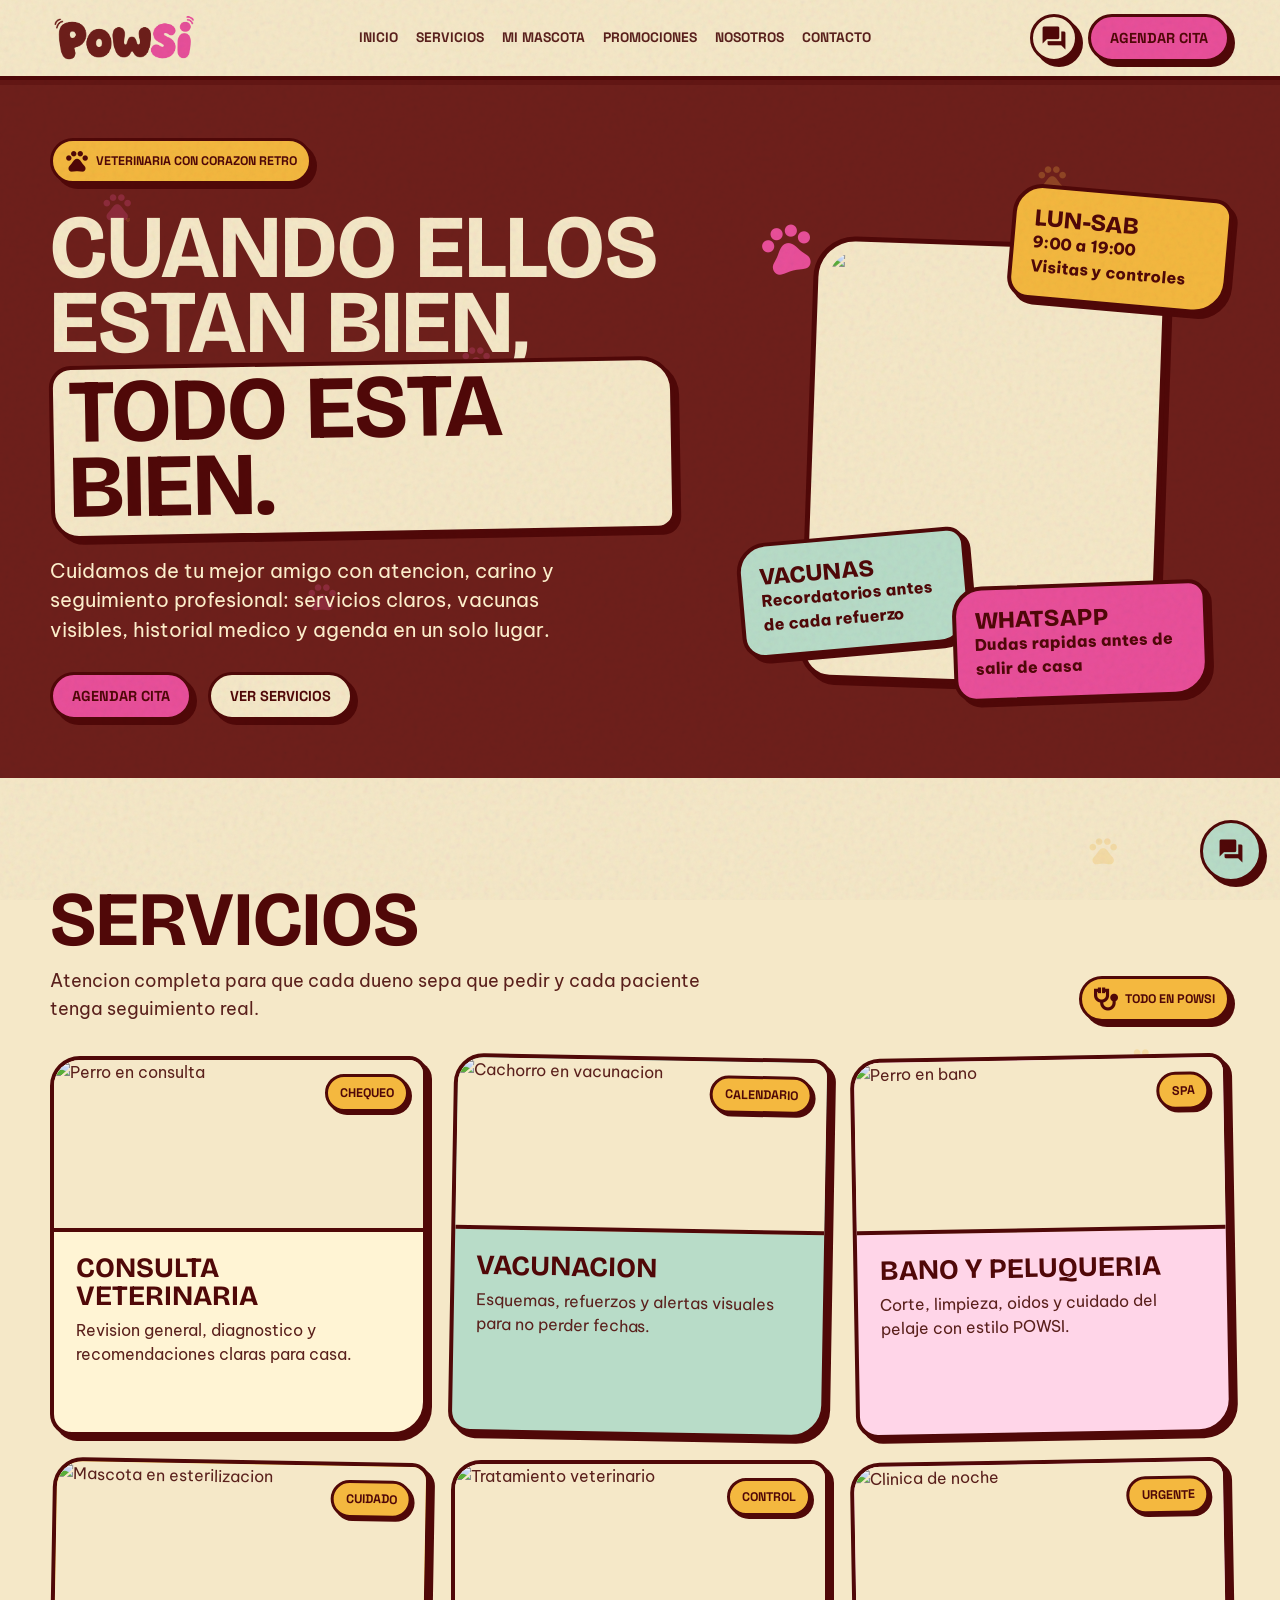
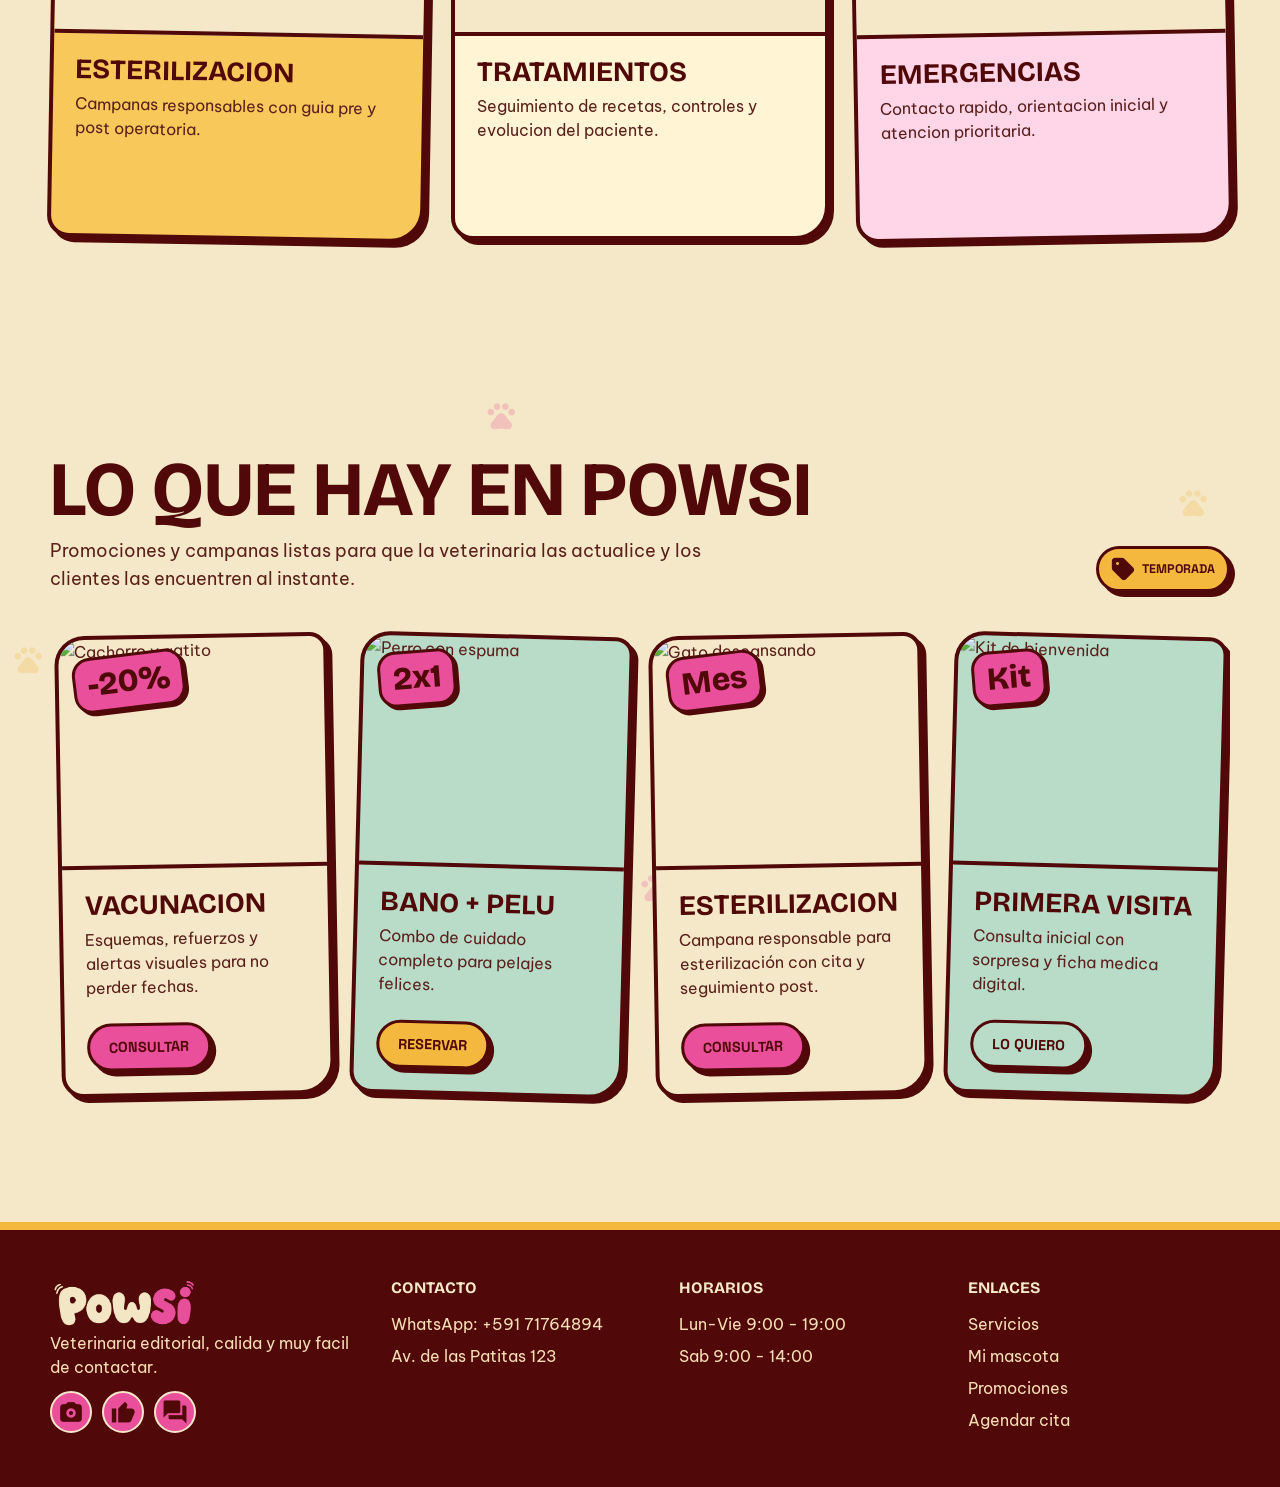
==== commit 3d44829e: "Fix HTML structure in index.html" ====
--- a/index.html
+++ b/index.html
@@ -302,3 +302,5 @@
     <script src="main.js"></script>
   </body>
 </html>
+
+
--- a/styles.css
+++ b/styles.css
@@ -1,4 +1,4 @@
-﻿:root {
+:root {
   --b: #6e1f1b;
   --bd: #500808;
   --c: #f5e8c8;
@@ -13,6 +13,10 @@
 * {
   box-sizing: border-box;
 }
+@keyframes pawFloat {
+  from { margin-top: -34px; transform: rotate(-8deg); }
+  to { margin-top: 46px; transform: rotate(8deg); }
+}
 html {
   scroll-behavior: smooth;
 }
@@ -72,7 +76,16 @@
   font: 800 clamp(2rem, 4vw, 3rem)/0.9 "Bricolage Grotesque";
   color: var(--b);
   letter-spacing: 0;
-}
+  display: flex;
+  align-items: center;
+}
+
+.logo img {
+  height: 55px; /* Controla aquí el alto exacto del logo */
+  width: auto;   /* Mantiene la proporción original de la imagen */
+  object-fit: contain;
+}
+
 .logo span {
   color: var(--p);
 }
@@ -135,12 +148,35 @@
 .section {
   position: relative;
   padding: clamp(58px, 9vw, 108px) max(18px, calc((100vw - 1180px) / 2));
+  overflow: hidden;
+}
+.floating-paw {
+  position: absolute;
+  z-index: 0;
+  pointer-events: none;
+  color: var(--p);
+  font: 700 1.9rem/1 "Material Symbols Outlined";
+  opacity: .25;
+  animation: pawFloat 7.5s ease-in-out infinite alternate;
+}
+.floating-paw:nth-of-type(even) {
+  color: var(--y);
+  animation-duration: 8.5s;
+  animation-direction: alternate-reverse;
+}
+.section > * {
+  position: relative;
+  z-index: 1;
+}
+.section > .floating-paw {
+  position: absolute;
+  z-index: 0;
 }
 .cream {
   background: var(--c);
 }
 .paper {
-  background: #fbefd1;
+  background: var(--c);
 }
 .mintbg {
   background: var(--m);
@@ -193,7 +229,8 @@
   font: 800 0.78rem "Space Grotesk";
   text-transform: uppercase;
 }
-.card {
+.card,
+.identity-card {
   position: relative;
   overflow: hidden;
   border: 4px solid var(--bd);
@@ -203,21 +240,21 @@
   color: var(--t);
 }
 .hero {
-  min-height: calc(100vh - 76px);
-  display: grid;
-  grid-template-columns: 1.02fr 0.98fr;
+  min-height: auto;
+  display: grid;
+  grid-template-columns: 1.12fr 0.88fr;
   align-items: center;
   gap: clamp(28px, 5vw, 64px);
   background:
     radial-gradient(circle at 10% 20%, #f4b83f22 0 2px, transparent 2px 34px),
     var(--b);
   color: var(--c);
-  padding-top: clamp(42px, 7vw, 80px);
-  padding-bottom: clamp(50px, 7vw, 82px);
+  padding-top: clamp(34px, 5vw, 58px);
+  padding-bottom: clamp(38px, 5vw, 58px);
 }
 .hero h1 {
   margin: 26px 0 22px;
-  font-size: clamp(3.2rem, 9vw, 7.6rem);
+  font-size: clamp(3rem, 7vw, 6.2rem);
   line-height: 0.84;
   text-transform: uppercase;
 }
@@ -244,11 +281,11 @@
 }
 .collage {
   position: relative;
-  min-height: 620px;
+  min-height: 560px;
 }
 .photo {
   position: absolute;
-  inset: 24px 22px 80px 60px;
+  inset: 92px 68px 24px 68px;
   padding: 10px;
   background: var(--c);
   border: 5px solid var(--bd);
@@ -276,7 +313,7 @@
 }
 .n1 {
   right: 0;
-  top: 10px;
+  top: 42px;
   width: 220px;
   background: var(--y);
   transform: rotate(5deg);
@@ -331,6 +368,9 @@
   border-bottom: 4px solid var(--bd);
   background: var(--c);
 }
+.svcimg img {
+  object-fit: cover;
+}
 .body {
   padding: 22px;
 }
@@ -359,6 +399,11 @@
 .panel {
   padding: clamp(24px, 4vw, 38px);
   background: var(--c);
+}
+.panel h2.title {
+  max-width: 100%;
+  font-size: clamp(1.8rem, 3vw, 3.2rem);
+  white-space: nowrap;
 }
 .list {
   display: grid;
@@ -406,9 +451,16 @@
   position: relative;
   overflow: hidden;
 }
+.map iframe {
+  display: block;
+  width: 100%;
+  height: 100%;
+  min-height: 390px;
+  border: 0;
+}
 .map:before,
 .map:after {
-  content: "";
+  display: none;
   position: absolute;
   background: var(--p);
   border: 4px solid var(--bd);
@@ -432,13 +484,7 @@
   background: var(--y);
 }
 .pin {
-  position: absolute;
-  right: 24%;
-  bottom: 32%;
-  transform: translate(28px, -16px);
-  font-size: 56px;
-  color: var(--bd);
-  z-index: 2;
+  display: none;
 }
 .maptxt {
   position: absolute;
@@ -489,6 +535,7 @@
 .pimg {
   height: 230px;
   border-bottom: 4px solid var(--bd);
+  overflow: hidden;
 }
 .badge {
   position: absolute;
@@ -505,12 +552,14 @@
 }
 .dash {
   display: grid;
-  grid-template-columns: 340px 1fr;
+  grid-template-columns: 340px minmax(0, 1fr);
   gap: 28px;
+  align-items: start;
 }
 .pet {
   background: var(--m);
   padding: 20px;
+  height: max-content;
 }
 .petpic {
   height: 280px;
@@ -526,12 +575,15 @@
 }
 .dgrid {
   display: grid;
-  grid-template-columns: repeat(2, 1fr);
+  grid-template-columns: repeat(2, minmax(0, 1fr));
   gap: 20px;
+  align-items: start;
 }
 .dcard {
   padding: 22px;
   min-height: 230px;
+  min-width: 0;
+  height: max-content;
   background: var(--cs);
 }
 .alert {
@@ -677,6 +729,83 @@
 }
 .aphoto:nth-child(3) {
   transform: rotate(-1deg);
+}
+.identity-grid {
+  display: grid;
+  grid-template-columns: 1fr 1fr 1.1fr;
+  gap: 20px;
+  margin-top: 42px;
+}
+.identity-card {
+  min-width: 0;
+  padding: 26px;
+  border: 4px solid var(--bd);
+  border-radius: var(--r);
+  box-shadow: var(--sh);
+  color: var(--bd);
+}
+.mission-card {
+  background: var(--p);
+  transform: rotate(-1deg);
+}
+.vision-card {
+  background: var(--y);
+  transform: rotate(1deg);
+}
+.values-card {
+  background: var(--c);
+}
+.identity-icon {
+  display: grid;
+  place-items: center;
+  width: 46px;
+  height: 46px;
+  margin-bottom: 18px;
+  border: 3px solid var(--bd);
+  border-radius: 50%;
+  background: var(--c);
+  font-size: 1.5rem;
+}
+.identity-label {
+  margin: 0 0 8px;
+  font: 800 .78rem "Space Grotesk";
+  text-transform: uppercase;
+}
+.identity-card h3 {
+  margin: 0 0 12px;
+  font-size: clamp(1.55rem, 2.5vw, 2.1rem);
+  line-height: 1;
+  text-transform: uppercase;
+}
+.identity-card > p:last-child {
+  margin: 0;
+}
+.values-list {
+  display: grid;
+  gap: 14px;
+  padding: 0;
+  margin: 20px 0 0;
+  list-style: none;
+}
+.values-list li {
+  display: grid;
+  grid-template-columns: 30px 1fr;
+  gap: 10px;
+  align-items: start;
+}
+.values-list .material-symbols-outlined {
+  font-size: 1.6rem;
+}
+.values-list b,
+.values-list small {
+  display: block;
+}
+.values-list b {
+  font: 800 .9rem "Space Grotesk";
+  text-transform: uppercase;
+}
+.values-list small {
+  margin-top: 2px;
 }
 footer {
   background: var(--bd);
@@ -761,6 +890,12 @@
   .contact {
     grid-template-columns: 1fr;
   }
+  .identity-grid {
+    grid-template-columns: 1fr 1fr;
+  }
+  .values-card {
+    grid-column: 1 / -1;
+  }
 }
 @media (max-width: 650px) {
   .nav {
@@ -781,14 +916,14 @@
     font-size: clamp(3rem, 17vw, 4.8rem);
   }
   .collage {
-    min-height: 500px;
+    min-height: 570px;
   }
   .photo {
-    inset: 20px 12px 106px 12px;
+    inset: 92px 58px 42px 58px;
   }
   .n1 {
     right: 6px;
-    top: 0;
+    top: 34px;
     width: 184px;
   }
   .n2 {
@@ -809,8 +944,12 @@
   }
   .services,
   .fg,
-  .about {
+  .about,
+  .identity-grid {
     grid-template-columns: 1fr;
+  }
+  .values-card {
+    grid-column: auto;
   }
   .aphoto,
   .aphoto:nth-child(2) {
@@ -887,6 +1026,17 @@
 .dcard {
   overflow: hidden;
 }
+
+@media (prefers-reduced-motion: reduce) {
+  *,
+  *::before,
+  *::after {
+    animation-duration: .01ms !important;
+    animation-iteration-count: 1 !important;
+    scroll-behavior: auto !important;
+    transition-duration: .01ms !important;
+  }
+}
 .rec > div {
   min-width: 0;
 }
@@ -928,3 +1078,190 @@
     bottom: 12px;
   }
 }
+
+/* =========================================================
+   MEJORAS: PERFIL PERSONALIZABLE + IMÁGENES DE PINTEREST
+   ========================================================= */
+
+.pinterest-image {
+  display: block;
+  width: 100%;
+  height: 100%;
+}
+
+.pinterest-image img {
+  transition: transform .2s ease;
+}
+
+.pinterest-image:hover img {
+  transform: scale(1.03);
+}
+
+.edit-pet {
+  margin-top: 18px;
+  width: 100%;
+}
+
+.pet-switcher {
+  display: grid;
+  gap: 10px;
+  margin: 0 0 16px;
+}
+
+.eyebrow {
+  display: block;
+  margin-bottom: 6px;
+  color: var(--bd);
+  font: 800 .72rem "Space Grotesk";
+  text-transform: uppercase;
+}
+
+.pet-list {
+  display: flex;
+  flex-wrap: wrap;
+  gap: 6px;
+}
+
+.pet-actions {
+  display: flex;
+  flex-wrap: wrap;
+  gap: 8px;
+}
+
+.pet-tab {
+  border: 2px solid var(--bd);
+  border-radius: 999px;
+  padding: 5px 9px;
+  background: var(--c);
+  color: var(--bd);
+  font: 800 .72rem "Space Grotesk";
+  cursor: pointer;
+}
+
+.pet-tab.active {
+  background: var(--p);
+}
+
+.add-pet {
+  width: auto;
+  min-height: 38px;
+  padding: 8px 11px;
+  font-size: .72rem;
+  box-shadow: 3px 3px 0 var(--bd);
+}
+
+.remove-pet {
+  width: auto;
+  min-height: 38px;
+  padding: 8px 11px;
+  background: transparent;
+  font-size: .72rem;
+  box-shadow: 3px 3px 0 var(--bd);
+}
+
+.photo-upload input {
+  position: absolute;
+  width: 1px;
+  height: 1px;
+  opacity: 0;
+}
+
+.upload-hint {
+  display: flex;
+  align-items: center;
+  gap: 8px;
+  min-height: 48px;
+  padding: 10px 12px;
+  border: 3px dashed var(--bd);
+  border-radius: 16px;
+  background: var(--c);
+  cursor: pointer;
+}
+
+.pet-notes {
+  background: #fbefd1;
+}
+
+.note-intro {
+  margin-bottom: 16px !important;
+}
+
+.pet-profile-form {
+  display: grid;
+  gap: 14px;
+  min-width: 0;
+}
+
+.pet-fields {
+  display: grid;
+  grid-template-columns: repeat(2, minmax(0, 1fr));
+  gap: 12px;
+}
+
+.pet-profile-form label,
+.pet-profile-form input,
+.pet-profile-form textarea,
+.pet-profile-form .btn {
+  min-width: 0;
+  max-width: 100%;
+}
+
+.pet-profile-form textarea {
+  width: 100%;
+  resize: vertical;
+  min-height: 110px;
+  border: 3px solid var(--bd);
+  border-radius: 16px;
+  background: var(--c);
+  padding: 12px;
+  color: var(--t);
+  font: 400 1rem/1.5 "Be Vietnam Pro", system-ui, sans-serif;
+  outline: none;
+}
+
+.pet-profile-form textarea:focus {
+  box-shadow: 0 0 0 4px #f4b83f73;
+}
+
+.save-msg {
+  min-height: 20px;
+  font: 800 .78rem "Space Grotesk";
+  color: var(--bd);
+  text-transform: uppercase;
+}
+
+.form-helper {
+  display: flex;
+  align-items: center;
+  gap: 7px;
+  margin: 2px 0 -8px;
+  color: var(--bd);
+  font: 800 .78rem "Space Grotesk";
+  text-transform: uppercase;
+}
+
+.form-helper .material-symbols-outlined {
+  font-size: 20px;
+}
+
+@media (max-width: 650px) {
+  .pet-switcher {
+    display: grid;
+  }
+
+  .add-pet {
+    width: auto;
+  }
+
+  .remove-pet {
+    width: auto;
+  }
+
+  .pet-fields {
+    grid-template-columns: 1fr;
+  }
+
+  .edit-pet {
+    width: 100%;
+  }
+}
